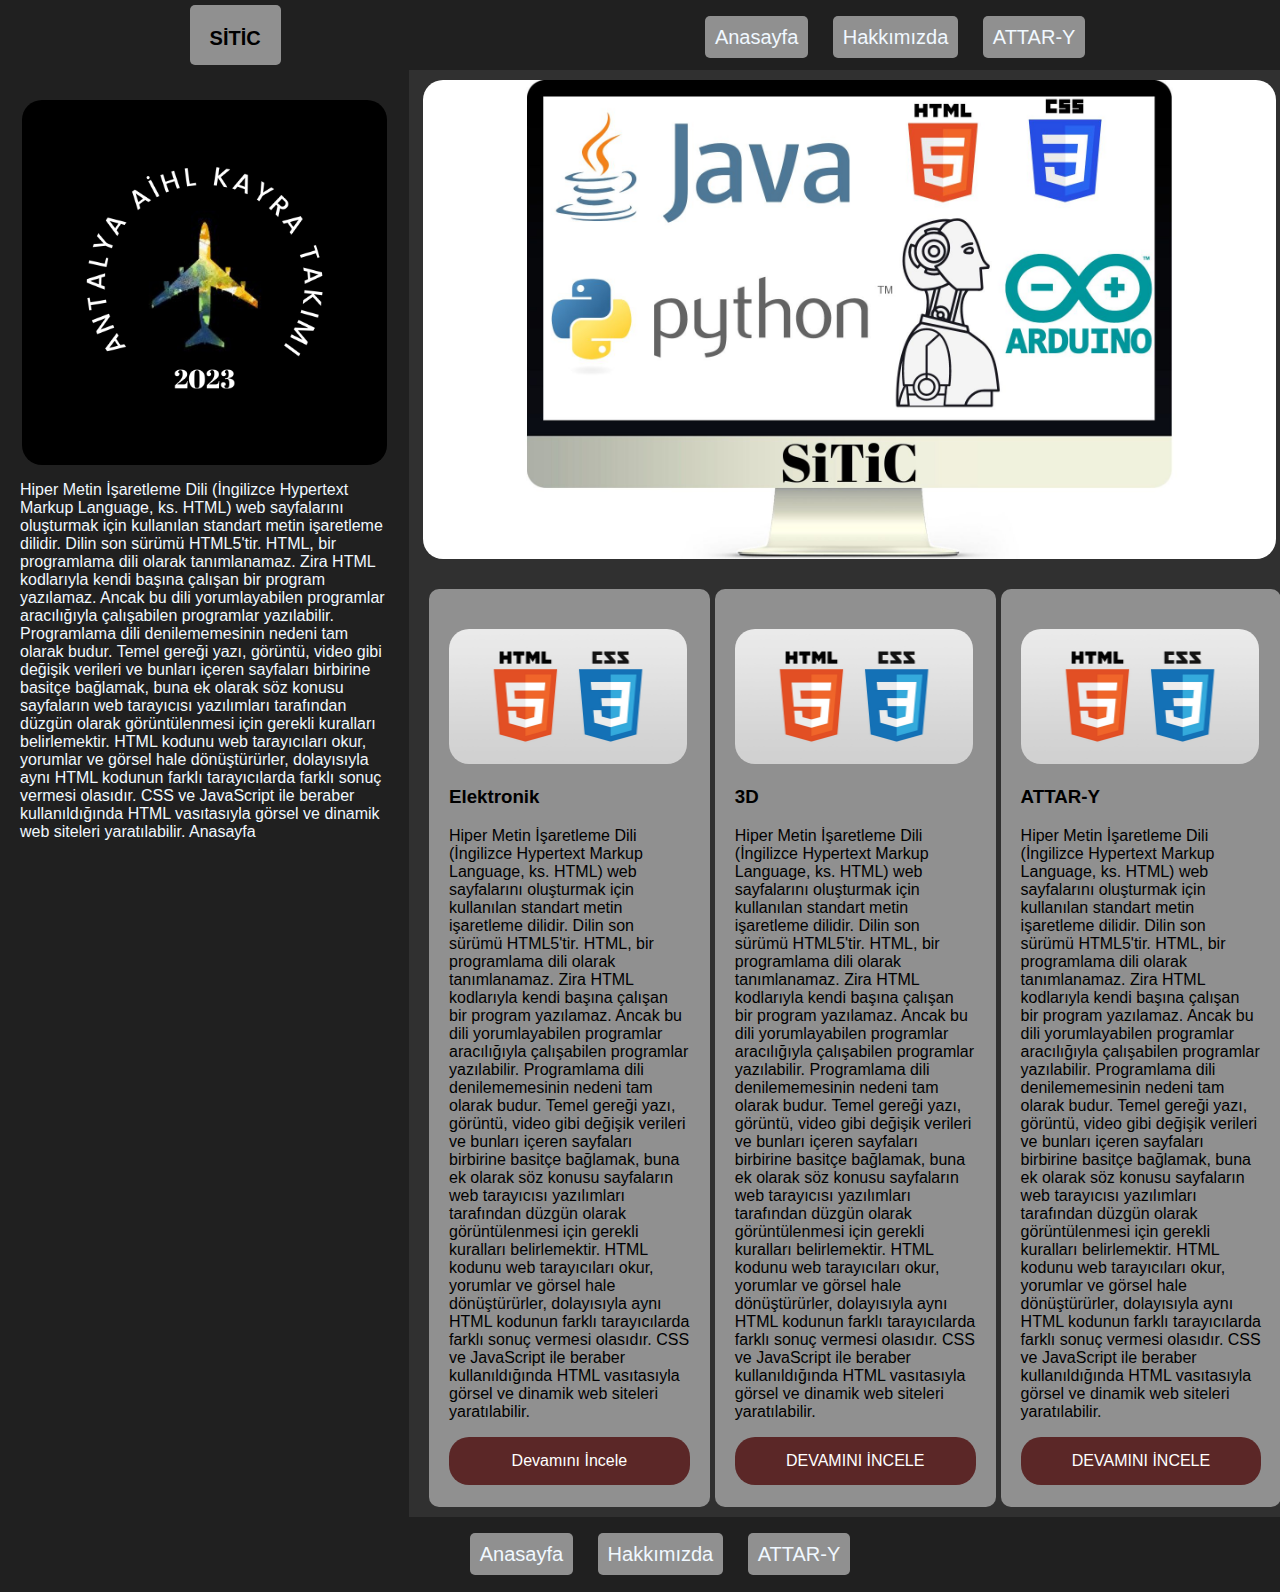
==== index.html @ c160e024 "m" ====
<!DOCTYPE html>
    <html>
    <head>
        <meta http-equiv="Content-Type" content="text/html; charset=utf-8" />
        <title>SiTiC-Anasayfa</title>
        <link rel="stylesheet" type="text/css" href="css/style.css">
    </head>
        <body>
            
            <div class="menu_bar">
                <div class="logo"> <h2>SİTİC</h2></div>
                <div class="menu">
                    <ul>
                    
                    <li>
                        <a href="index.html">Anasayfa</a>
                    </li>
                    <li>
                        <a href="hakkimda.html">Hakkımızda </a>
                    </li>
                    <li>
                        <a href="rover-y.html">ATTAR-Y</a>
                    </li>
               </ul>
                </div>
            </div>

            <main class="main-body">

            
            <div class="main-left">
                <div class="galeri">
                    <img src="css/resimler/Antalya Aihl Sibernetik.png" class="main-photo" />
                </div>
                <p>Hiper Metin İşaretleme Dili (İngilizce Hypertext Markup Language, ks. HTML) web sayfalarını oluşturmak için kullanılan standart metin işaretleme dilidir. Dilin son sürümü HTML5'tir. HTML, bir programlama dili olarak tanımlanamaz. Zira HTML kodlarıyla kendi başına çalışan bir program yazılamaz. Ancak bu dili yorumlayabilen programlar aracılığıyla çalışabilen programlar yazılabilir. Programlama dili denilememesinin nedeni tam olarak budur. Temel gereği yazı, görüntü, video gibi değişik verileri ve bunları içeren sayfaları birbirine basitçe bağlamak, buna ek olarak söz konusu sayfaların web tarayıcısı yazılımları tarafından düzgün olarak görüntülenmesi için gerekli kuralları belirlemektir. HTML kodunu web tarayıcıları okur, yorumlar ve görsel hale dönüştürürler, dolayısıyla aynı HTML kodunun farklı tarayıcılarda farklı sonuç vermesi olasıdır. CSS ve JavaScript ile beraber kullanıldığında HTML vasıtasıyla görsel ve dinamik web siteleri yaratılabilir.

                    Anasayfa </p>


            </div>

           <div class="main-right">
            <div class="galeri">
                <img src="css/resimler/SiTiC.jpg" class="main-photo" />
            </div>
            
            <div class="orta_alan">
                
                <div class="orta">
                    <div class="içerik">
                        <img src="css/resimler/html-css.jpg" class="main-photo" >
                        <h3>Elektronik</h3>
                        <p>     Hiper Metin İşaretleme Dili (İngilizce Hypertext Markup Language, ks. HTML) web sayfalarını oluşturmak için kullanılan standart metin işaretleme dilidir. Dilin son sürümü HTML5'tir. 
        
                            HTML, bir programlama dili olarak tanımlanamaz. Zira HTML kodlarıyla kendi başına çalışan bir program yazılamaz. Ancak bu dili yorumlayabilen programlar aracılığıyla çalışabilen programlar yazılabilir. Programlama dili denilememesinin nedeni tam olarak budur. Temel gereği yazı, görüntü, video gibi değişik verileri ve bunları içeren sayfaları birbirine basitçe bağlamak, buna ek olarak söz konusu sayfaların web tarayıcısı yazılımları tarafından düzgün olarak görüntülenmesi için gerekli kuralları belirlemektir. HTML kodunu web tarayıcıları okur, yorumlar ve görsel hale dönüştürürler, dolayısıyla aynı HTML kodunun farklı tarayıcılarda farklı sonuç vermesi olasıdır. CSS ve JavaScript ile beraber kullanıldığında HTML vasıtasıyla görsel ve dinamik web siteleri yaratılabilir. 
                        </p>
                        <div class="btn-contiuno"> 
                           
                               
                                    <a href="electronic.html">Devamını İncele</a>
                               
                           
                            
                        </div>
                    </div>
                    
                   
                </div>
                <div class="orta">
                    <div class="içerik">
                        <img src="css/resimler/html-css.jpg" class="main-photo" >
                        <h3>3D</h3>
                        <p>     Hiper Metin İşaretleme Dili (İngilizce Hypertext Markup Language, ks. HTML) web sayfalarını oluşturmak için kullanılan standart metin işaretleme dilidir. Dilin son sürümü HTML5'tir. 
        
                            HTML, bir programlama dili olarak tanımlanamaz. Zira HTML kodlarıyla kendi başına çalışan bir program yazılamaz. Ancak bu dili yorumlayabilen programlar aracılığıyla çalışabilen programlar yazılabilir. Programlama dili denilememesinin nedeni tam olarak budur. Temel gereği yazı, görüntü, video gibi değişik verileri ve bunları içeren sayfaları birbirine basitçe bağlamak, buna ek olarak söz konusu sayfaların web tarayıcısı yazılımları tarafından düzgün olarak görüntülenmesi için gerekli kuralları belirlemektir. HTML kodunu web tarayıcıları okur, yorumlar ve görsel hale dönüştürürler, dolayısıyla aynı HTML kodunun farklı tarayıcılarda farklı sonuç vermesi olasıdır. CSS ve JavaScript ile beraber kullanıldığında HTML vasıtasıyla görsel ve dinamik web siteleri yaratılabilir. 
                        </p>




                        <div class="btn-contiuno">
                                <a href="tree-d.html">DEVAMINI İNCELE</a>
    
                        </div>



                    </div>
                    
                   
                </div>
                <div class="orta">
                    <div class="içerik">
                        <img src="css/resimler/html-css.jpg" class="main-photo" >
                        <h3>ATTAR-Y</h3>
                        <p>     Hiper Metin İşaretleme Dili (İngilizce Hypertext Markup Language, ks. HTML) web sayfalarını oluşturmak için kullanılan standart metin işaretleme dilidir. Dilin son sürümü HTML5'tir. 
        
                            HTML, bir programlama dili olarak tanımlanamaz. Zira HTML kodlarıyla kendi başına çalışan bir program yazılamaz. Ancak bu dili yorumlayabilen programlar aracılığıyla çalışabilen programlar yazılabilir. Programlama dili denilememesinin nedeni tam olarak budur. Temel gereği yazı, görüntü, video gibi değişik verileri ve bunları içeren sayfaları birbirine basitçe bağlamak, buna ek olarak söz konusu sayfaların web tarayıcısı yazılımları tarafından düzgün olarak görüntülenmesi için gerekli kuralları belirlemektir. HTML kodunu web tarayıcıları okur, yorumlar ve görsel hale dönüştürürler, dolayısıyla aynı HTML kodunun farklı tarayıcılarda farklı sonuç vermesi olasıdır. CSS ve JavaScript ile beraber kullanıldığında HTML vasıtasıyla görsel ve dinamik web siteleri yaratılabilir. 
                        </p>


                        <div class="btn-contiuno"> 
                                 <a href="pythoncode.html">DEVAMINI İNCELE  </a>
                         </div>



                    </div>
                    
                   
                </div>
            </div>
            </div>
            </div>
        </main>
            <footer>
                <div class="footer_menu">
                    <ul>
                        
                        <li>
                            <a href="index.html">Anasayfa</a>
                        </li>
                        <li>
                            <a href="hakkimda.html">Hakkımızda </a>
                        </li>
                        <li>
                            <a href="rover-y.html">ATTAR-Y</a>
                        </li>
                   </ul></div>
            </footer>
        </body>
    </html>
---- css/style.css ----
body {
        font-family: Arial;
        margin: 0;
        padding: 0;
        display: flex;
        flex-direction: column;
        align-items: center;

    }
    html{
       background-color: #303030; 
    }
    .menu_bar{
        position: fixed;
		top: 0;
        height: 70px;
        width: 100%;
        background-color: #202020;
        display: flex;
        justify-content: space-around;
    }
    .logo {
        margin: 5px;
        text-decoration: none;
        box-sizing: border-box;
        background-color: #909090;
        border-radius: 5px;
        padding-left: 20px;
        padding-right: 20px;
        padding-bottom: 5px;
        padding-top: 5px;
    }
    .logo h2{
        font-size: 20px;

    }

    .menu ul li{
        list-style-type: none;
        display: inline-block;
        padding: 5px;
        margin: 5px;
        transition: 0.7s;
    }
    .menu a{
        color: aliceblue;
        font-size: 20px;
        text-decoration: none;
        box-sizing: border-box;
        background-color: #909090;
        border-radius: 5px;
        padding: 10px;
    }
    .menu li:hover a{
        background-color: #404040;

    }
    .main_kutu{
        margin-top: 20px;
        display: flex;
        flex-direction: column;
        align-items: center;
        margin-bottom: 20px;
        width: 90%;

    }
    .kutu{
        margin: auto;
        padding: 10px;
        border-radius: 20px;
        background-color: rgba(0, 11, 10,0.6);
    }
    .kutu p{
        color:bisque;
    }
    .galeri{
        background-position: center;
        background-size: cover;
        display: flex;
        justify-content: center;
        align-items: center;
    }
    .main-photo{
        width: 99%;
        border-radius: 20px;
        margin-top: 20px;
    }
    
    .orta_alan{
        margin-top: 20px;
        display: flex;
        width: 99%;
        padding: 10px;
        border-radius: 20px;
        gap: 5px;
        background-color: rgba(0, 11, 10, 0.0);
        justify-content: space-around;
        
    }
    .orta{
        background-color: #909090;
        border-radius: 10px;
        width: 30%;
        padding: 20px;
    }
    .btn-contiuno{
        width: 100%;
        height: 50px;
        border-radius: 20px;
    }
    .btn-contiuno ul{
        margin: 0px;
        background-color: aqua;
    }
    .btn-contiuno ul li{
        list-style-type: none;
        width: 100%;
        display: inline-block;
        margin-left: 0px;
        background-color: aliceblue;
        transition: 0.7s;
    }
    .btn-contiuno  a{
        background-color: #5b2727;
        border-radius: 20px;
        margin-left: 0px;
        color: white;
        padding: 15px 32px;
        text-align: center;
        text-decoration: none;
        display: flex;
        font-size: 16px;
        cursor: pointer;
        flex-direction: column;
        align-items: center;
    }
    .btn-contiuno:hover a{
        background-color: #404040;
        
        

    }
    .main-body{
        margin-top: 60px;
        display: flex;
        gap: 10px;
        flex-direction: row;
    }

    .main-left{
        background-color: #202020;
        width: 30%;
        padding: 20px;
    }
    .main-left p{
        color: aliceblue;
    }
    .main-right{
        width: 70%;
        height: auto;
    }
    
    footer{
        width: 100%;
        max-height:initial;
        background-color: #202020;
        display: flex;
        justify-content: space-around;
        
    }
    .footer_menu ul li{
        list-style-type: none;
        display: inline-block;
        padding: 5px;
        margin: 5px;
        transition: 0.7s;
    }
    .footer_menu a{
        color: aliceblue;
        font-size: 20px;
        text-decoration: none;
        box-sizing: border-box;
        background-color: #909090;
        border-radius: 5px;
        padding: 10px;
    }
    
    

    @media only screen and (max-width:992px) {
        .orta_alan{
            flex-wrap: wrap;
        }
        .main-body{
            display: flex;
            flex-direction: column;
        }
        .main-left{
            display: none;
        }
        .main-right{
            width: 100%;
        }
        .orta{
            margin: 10px;
            width: 90%;
        }
        
        
    }
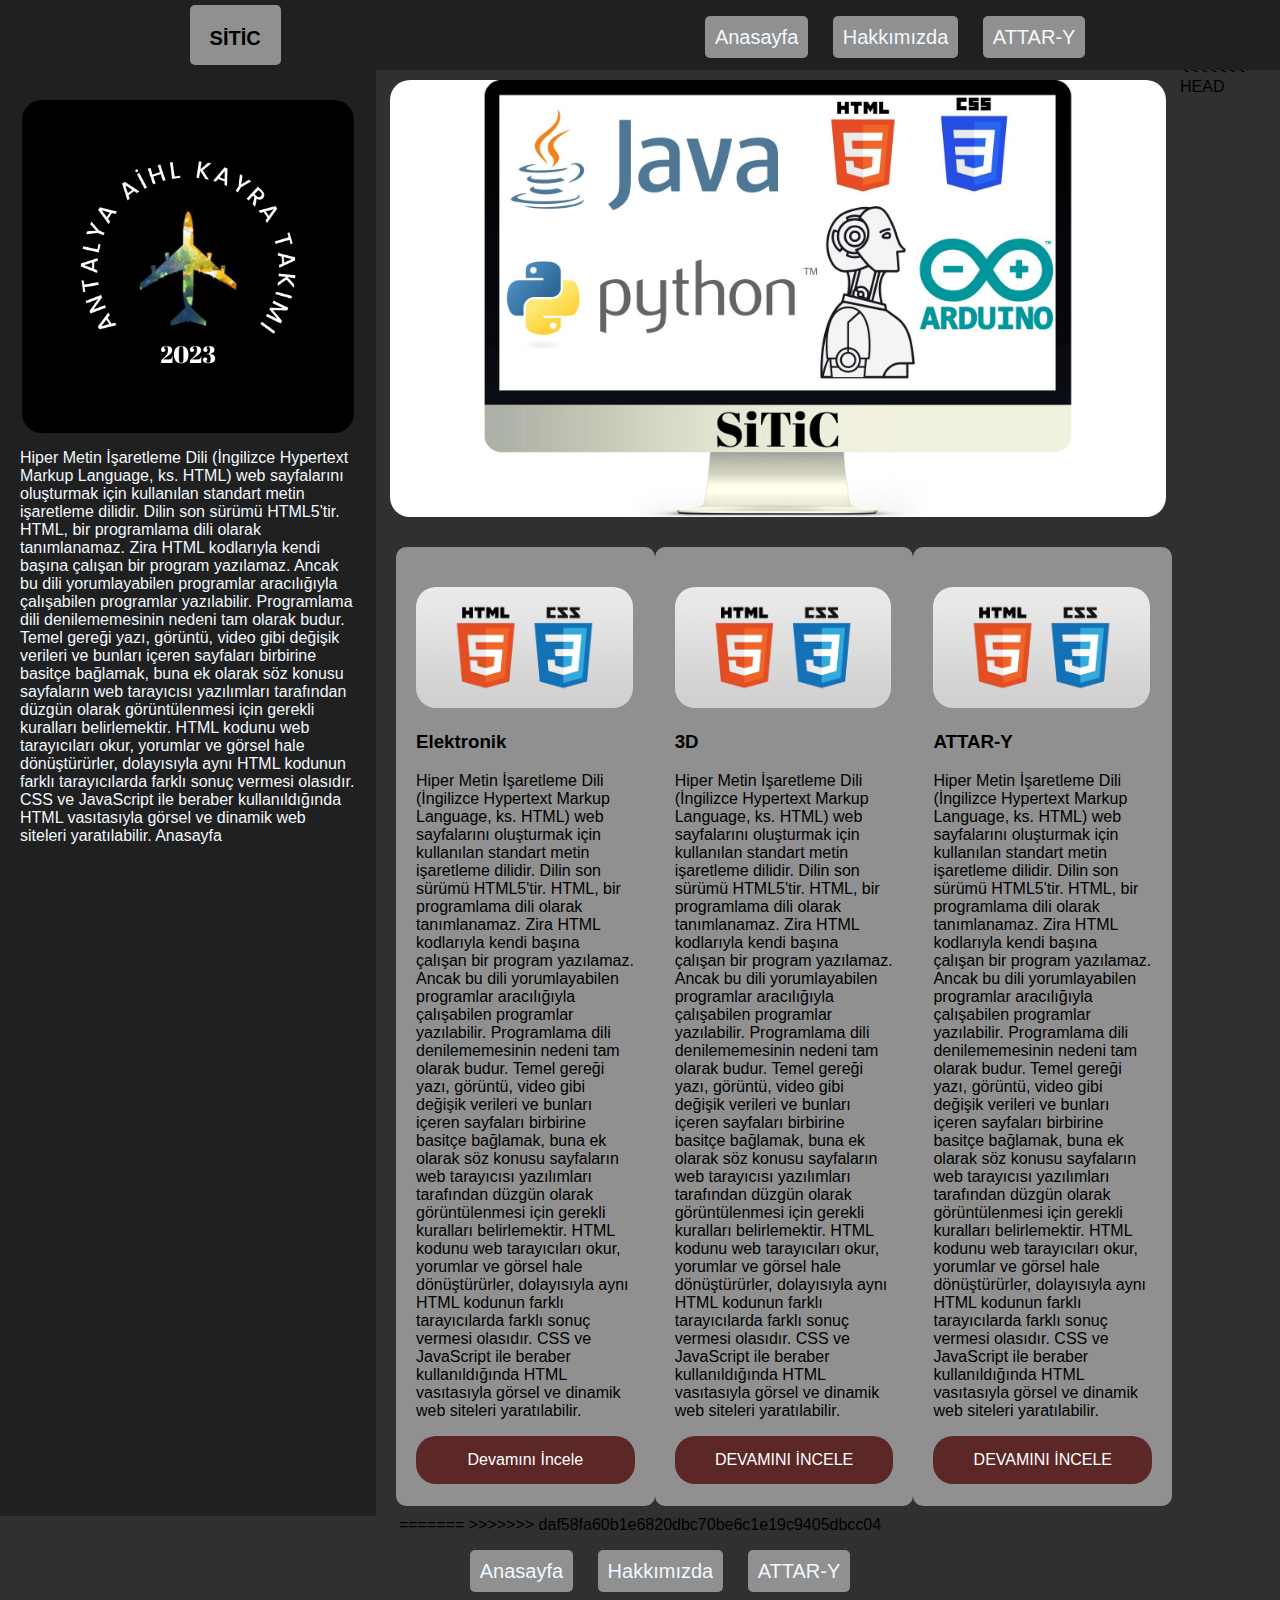
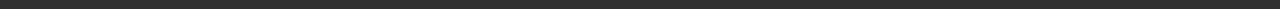
==== commit d37e961c: "x" ====
--- a/index.html
+++ b/index.html
@@ -111,8 +111,12 @@
                 </div>
             </div>
             </div>
+<<<<<<< HEAD
             </div>
         </main>
+=======
+          
+>>>>>>> daf58fa60b1e6820dbc70be6c1e19c9405dbcc04
             <footer>
                 <div class="footer_menu">
                     <ul>
--- a/css/style.css
+++ b/css/style.css
@@ -65,7 +65,10 @@
 
     }
     .kutu{
+<<<<<<< HEAD
         margin: auto;
+=======
+>>>>>>> daf58fa60b1e6820dbc70be6c1e19c9405dbcc04
         padding: 10px;
         border-radius: 20px;
         background-color: rgba(0, 11, 10,0.6);
@@ -92,7 +95,10 @@
         width: 99%;
         padding: 10px;
         border-radius: 20px;
+<<<<<<< HEAD
         gap: 5px;
+=======
+>>>>>>> daf58fa60b1e6820dbc70be6c1e19c9405dbcc04
         background-color: rgba(0, 11, 10, 0.0);
         justify-content: space-around;
         
@@ -107,6 +113,7 @@
         width: 100%;
         height: 50px;
         border-radius: 20px;
+<<<<<<< HEAD
     }
     .btn-contiuno ul{
         margin: 0px;
@@ -159,8 +166,44 @@
         width: 70%;
         height: auto;
     }
+=======
+    }
+    .btn-contiuno ul{
+        margin: 0px;
+        background-color: aqua;
+    }
+    .btn-contiuno ul li{
+        list-style-type: none;
+        width: 100%;
+        display: inline-block;
+        margin-left: 0px;
+        background-color: aliceblue;
+        transition: 0.7s;
+    }
+    .btn-contiuno  a{
+        background-color: #5b2727;
+        border-radius: 20px;
+        margin-left: 0px;
+        color: white;
+        padding: 15px 32px;
+        text-align: center;
+        text-decoration: none;
+        display: flex;
+        font-size: 16px;
+        cursor: pointer;
+        flex-direction: column;
+        align-items: center;
+    }
+    .btn-contiuno:hover a{
+        background-color: #404040;
+        
+        
+
+    }
+>>>>>>> daf58fa60b1e6820dbc70be6c1e19c9405dbcc04
     
     footer{
+        margin-top: 20px;
         width: 100%;
         max-height:initial;
         background-color: #202020;
@@ -191,6 +234,7 @@
         .orta_alan{
             flex-wrap: wrap;
         }
+<<<<<<< HEAD
         .main-body{
             display: flex;
             flex-direction: column;
@@ -201,6 +245,8 @@
         .main-right{
             width: 100%;
         }
+=======
+>>>>>>> daf58fa60b1e6820dbc70be6c1e19c9405dbcc04
         .orta{
             margin: 10px;
             width: 90%;
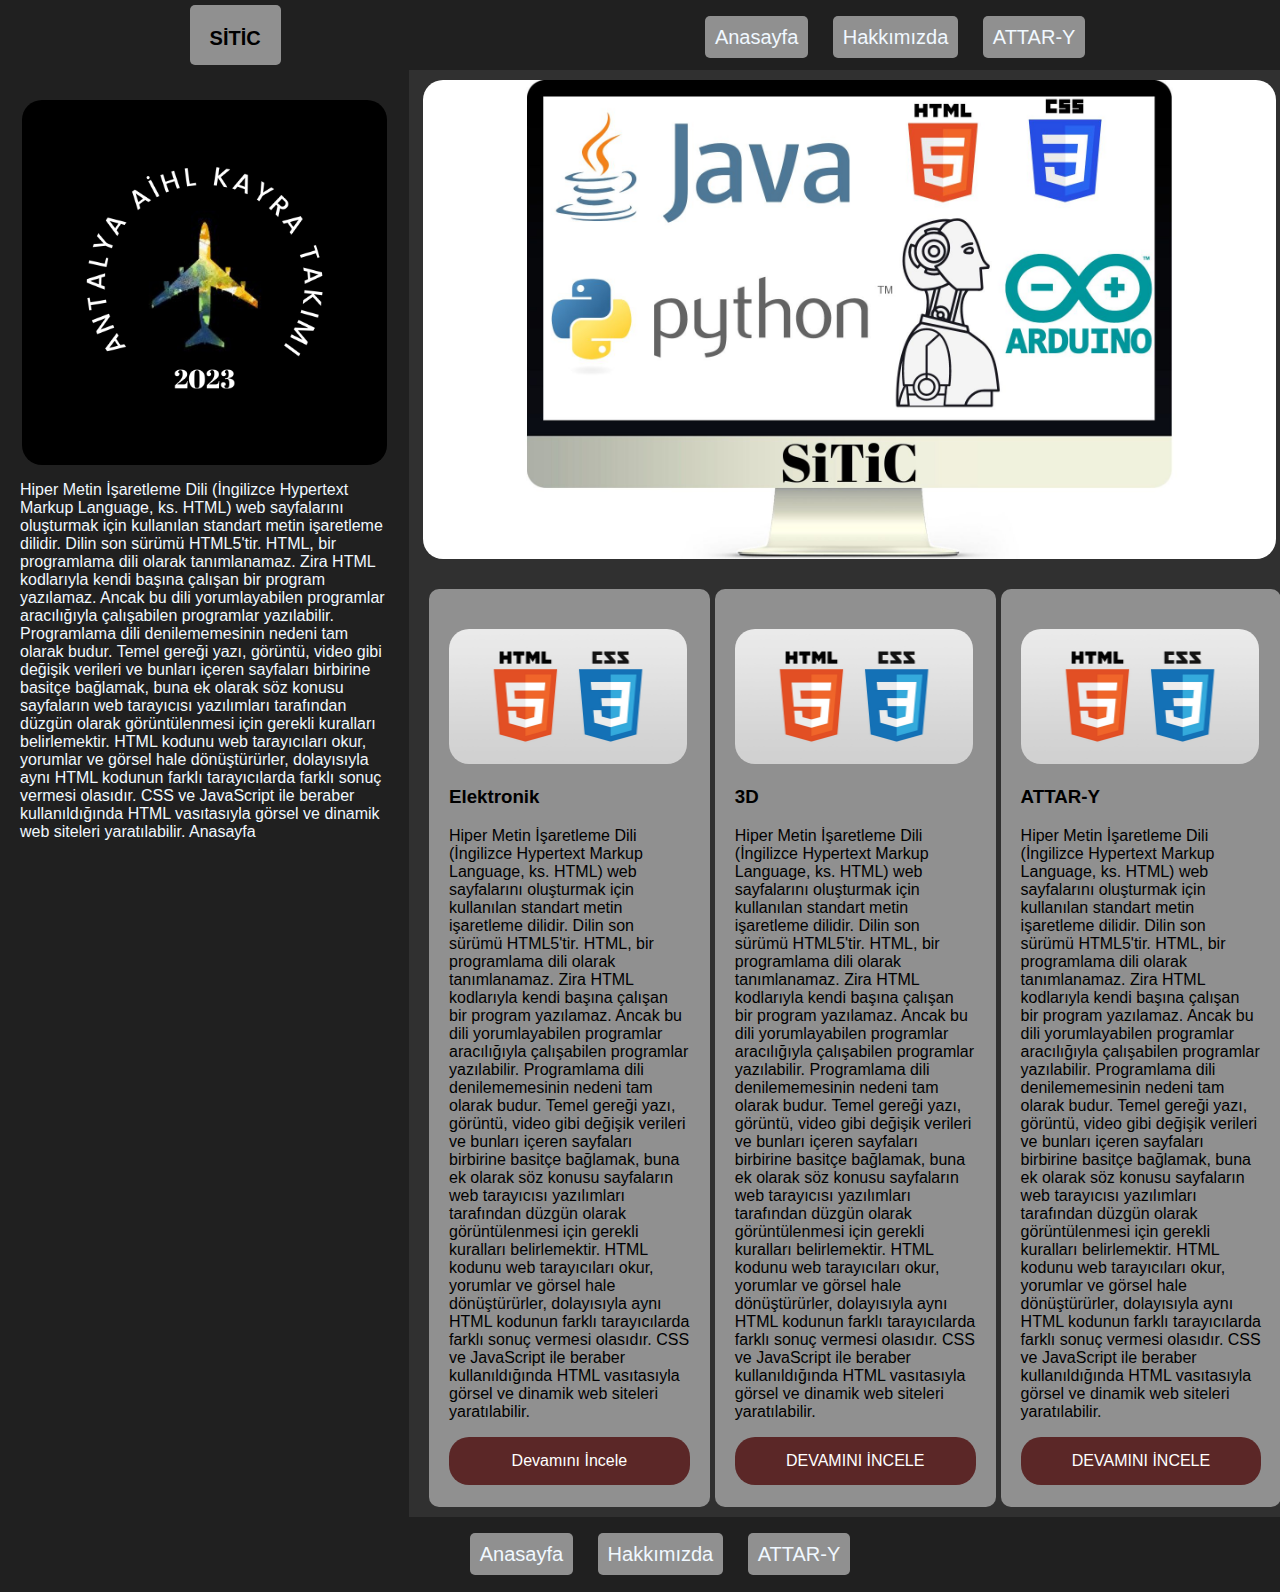
==== commit 76b47e66: "amet" ====
--- a/index.html
+++ b/index.html
@@ -111,12 +111,8 @@
                 </div>
             </div>
             </div>
-<<<<<<< HEAD
             </div>
         </main>
-=======
-          
->>>>>>> daf58fa60b1e6820dbc70be6c1e19c9405dbcc04
             <footer>
                 <div class="footer_menu">
                     <ul>
--- a/css/style.css
+++ b/css/style.css
@@ -65,10 +65,7 @@
 
     }
     .kutu{
-<<<<<<< HEAD
         margin: auto;
-=======
->>>>>>> daf58fa60b1e6820dbc70be6c1e19c9405dbcc04
         padding: 10px;
         border-radius: 20px;
         background-color: rgba(0, 11, 10,0.6);
@@ -95,10 +92,7 @@
         width: 99%;
         padding: 10px;
         border-radius: 20px;
-<<<<<<< HEAD
         gap: 5px;
-=======
->>>>>>> daf58fa60b1e6820dbc70be6c1e19c9405dbcc04
         background-color: rgba(0, 11, 10, 0.0);
         justify-content: space-around;
         
@@ -113,7 +107,6 @@
         width: 100%;
         height: 50px;
         border-radius: 20px;
-<<<<<<< HEAD
     }
     .btn-contiuno ul{
         margin: 0px;
@@ -166,44 +159,8 @@
         width: 70%;
         height: auto;
     }
-=======
-    }
-    .btn-contiuno ul{
-        margin: 0px;
-        background-color: aqua;
-    }
-    .btn-contiuno ul li{
-        list-style-type: none;
-        width: 100%;
-        display: inline-block;
-        margin-left: 0px;
-        background-color: aliceblue;
-        transition: 0.7s;
-    }
-    .btn-contiuno  a{
-        background-color: #5b2727;
-        border-radius: 20px;
-        margin-left: 0px;
-        color: white;
-        padding: 15px 32px;
-        text-align: center;
-        text-decoration: none;
-        display: flex;
-        font-size: 16px;
-        cursor: pointer;
-        flex-direction: column;
-        align-items: center;
-    }
-    .btn-contiuno:hover a{
-        background-color: #404040;
-        
-        
-
-    }
->>>>>>> daf58fa60b1e6820dbc70be6c1e19c9405dbcc04
     
     footer{
-        margin-top: 20px;
         width: 100%;
         max-height:initial;
         background-color: #202020;
@@ -234,7 +191,6 @@
         .orta_alan{
             flex-wrap: wrap;
         }
-<<<<<<< HEAD
         .main-body{
             display: flex;
             flex-direction: column;
@@ -245,8 +201,6 @@
         .main-right{
             width: 100%;
         }
-=======
->>>>>>> daf58fa60b1e6820dbc70be6c1e19c9405dbcc04
         .orta{
             margin: 10px;
             width: 90%;
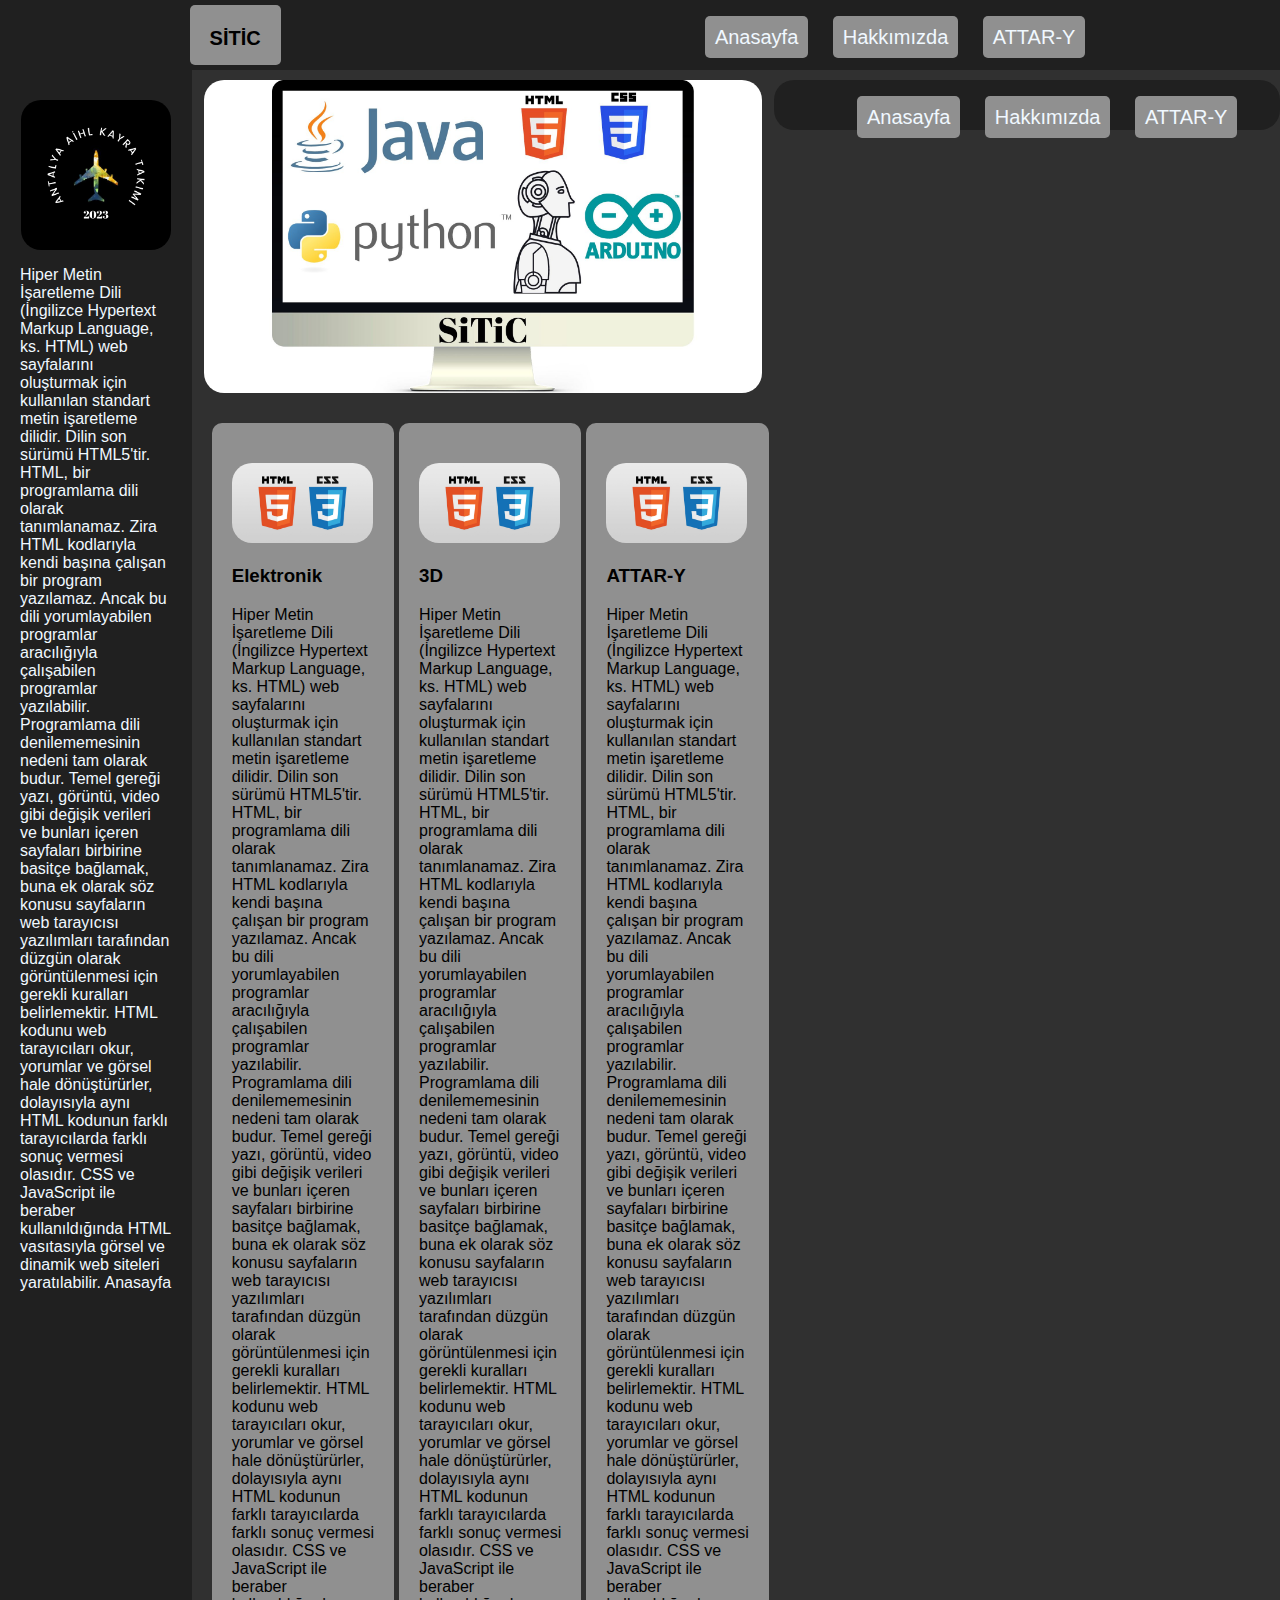
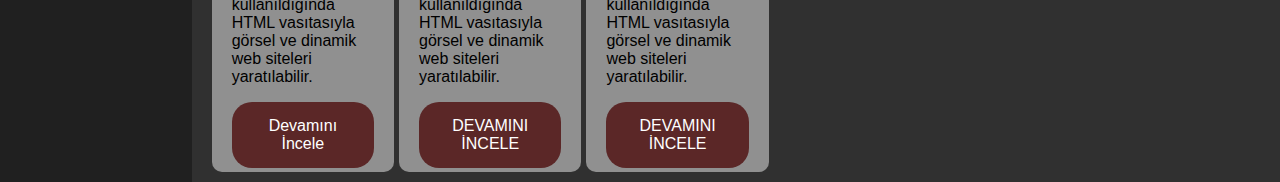
==== commit 369387e2: "Merge branch 'main' of https://github.com/ahmetsezer5/ahmetsezer5.github.io" ====
--- a/index.html
+++ b/index.html
@@ -39,7 +39,7 @@
 
             </div>
 
-           <div class="main-right">
+           <main class="main-right">
             <div class="galeri">
                 <img src="css/resimler/SiTiC.jpg" class="main-photo" />
             </div>
@@ -111,7 +111,6 @@
                 </div>
             </div>
             </div>
-            </div>
         </main>
             <footer>
                 <div class="footer_menu">
--- a/css/style.css
+++ b/css/style.css
@@ -65,7 +65,6 @@
 
     }
     .kutu{
-        margin: auto;
         padding: 10px;
         border-radius: 20px;
         background-color: rgba(0, 11, 10,0.6);
@@ -162,6 +161,97 @@
     
     footer{
         width: 100%;
+        height: 50px;
+        border-radius: 20px;
+    }
+    .btn-contiuno ul{
+        margin: 0px;
+        background-color: aqua;
+    }
+    .btn-contiuno ul li{
+        list-style-type: none;
+        width: 100%;
+        display: inline-block;
+        margin-left: 0px;
+        background-color: aliceblue;
+        transition: 0.7s;
+    }
+    .btn-contiuno  a{
+        background-color: #5b2727;
+        border-radius: 20px;
+        margin-left: 0px;
+        color: white;
+        padding: 15px 32px;
+        text-align: center;
+        text-decoration: none;
+        display: flex;
+        font-size: 16px;
+        cursor: pointer;
+        flex-direction: column;
+        align-items: center;
+    }
+    .btn-contiuno:hover a{
+        background-color: #404040;
+        
+        
+
+    }
+    .main-body{
+        margin-top: 60px;
+        display: flex;
+        gap: 10px;
+        flex-direction: row;
+    }
+
+    .main-left{
+        background-color: #202020;
+        width: 30%;
+        padding: 20px;
+    }
+    .main-left p{
+        color: aliceblue;
+    }
+    .main-right{
+        width: 70%;
+        height: auto;
+    }
+    
+    .btn-contiuno ul{
+        margin: 0px;
+        background-color: aqua;
+    }
+    .btn-contiuno ul li{
+        list-style-type: none;
+        width: 100%;
+        display: inline-block;
+        margin-left: 0px;
+        background-color: aliceblue;
+        transition: 0.7s;
+    }
+    .btn-contiuno  a{
+        background-color: #5b2727;
+        border-radius: 20px;
+        margin-left: 0px;
+        color: white;
+        padding: 15px 32px;
+        text-align: center;
+        text-decoration: none;
+        display: flex;
+        font-size: 16px;
+        cursor: pointer;
+        flex-direction: column;
+        align-items: center;
+    }
+    .btn-contiuno:hover a{
+        background-color: #404040;
+        
+        
+
+    }
+    
+    footer{
+        margin-top: 20px;
+        width: 100%;
         max-height:initial;
         background-color: #202020;
         display: flex;
@@ -201,6 +291,9 @@
         .main-right{
             width: 100%;
         }
+        .main-right{
+            width: 100%;
+        }
         .orta{
             margin: 10px;
             width: 90%;
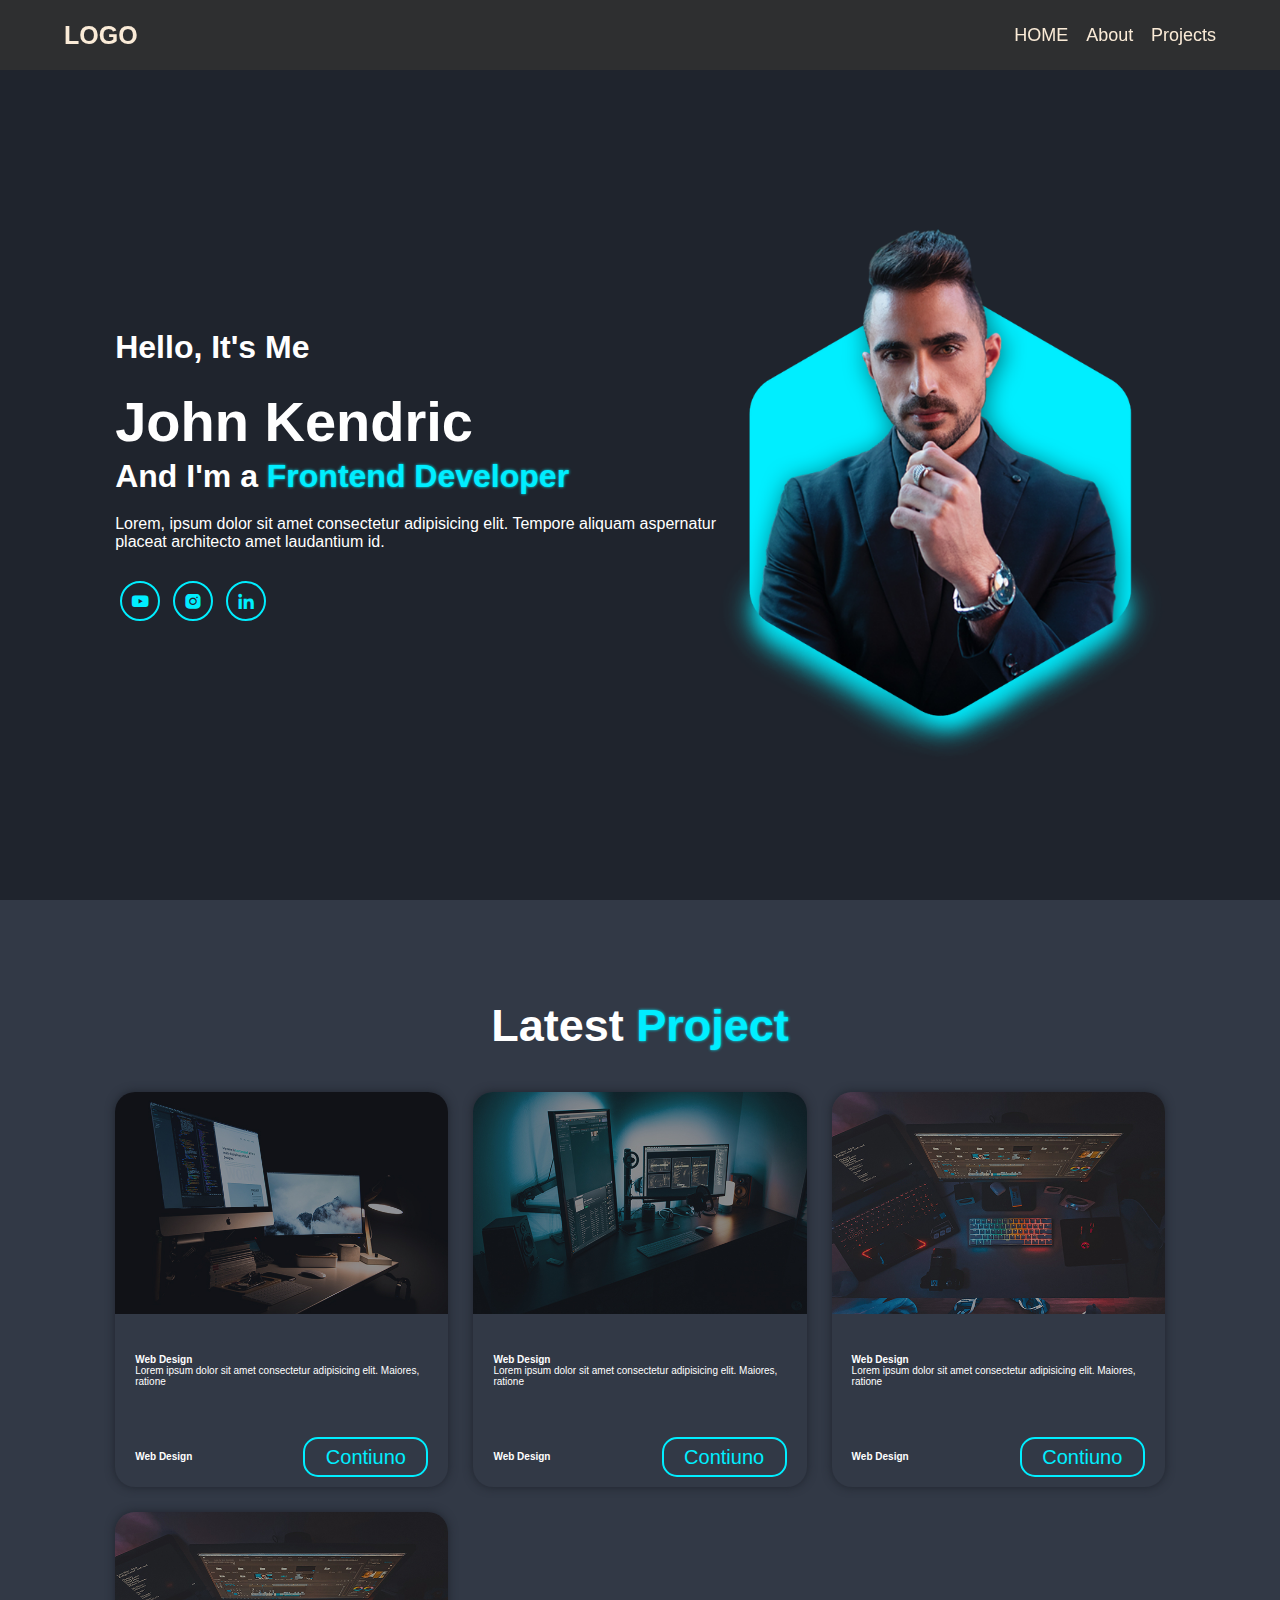
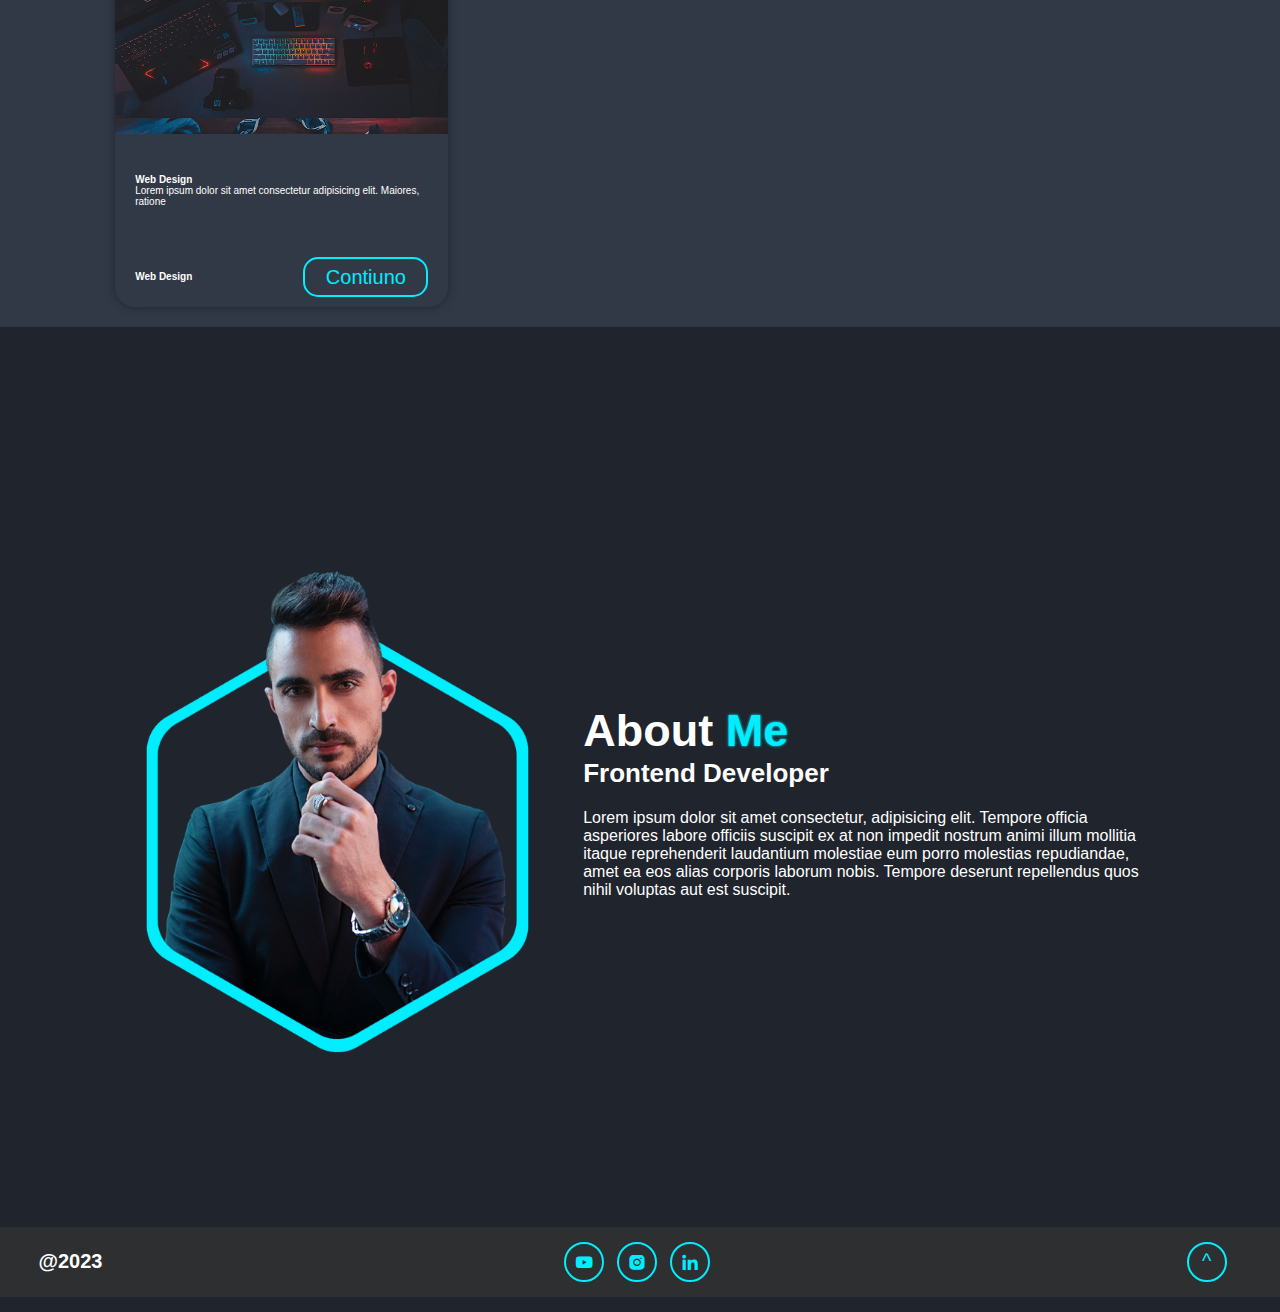
==== commit 88ac2ec3: "I tried something new" ====
--- a/index.html
+++ b/index.html
@@ -1,131 +1,130 @@
-    <!DOCTYPE html>
-    <html>
-    <head>
-        <meta http-equiv="Content-Type" content="text/html; charset=utf-8" />
-        <title>SiTiC-Anasayfa</title>
-        <link rel="stylesheet" type="text/css" href="css/style.css">
-    </head>
-        <body>
+<!DOCTYPE html>
+<html lang="en">
+<head>
+    <meta charset="UTF-8">
+    <meta name="viewport" content="width=device-width, initial-scale=1.0">
+    <link rel="stylesheet" type="text/css" href="styles/style.css">
+    <link href='https://unpkg.com/boxicons@2.1.4/css/boxicons.min.css' rel='stylesheet'>
+    <title>HOME</title>
+</head>
+<body>
+    <header>
+        <a href="index.html" >LOGO</a>
+
+        <div class="navbar">
+            <a href="index.html" >HOME</a>
+            <a href="pages/about.html">About</a>
+            <a href="pages/projects.html">Projects</a>
+        </div>
+        <a class="menu_icon" href="#"><img src="images/menu-regular-24(1).png" alt=""></a>
+       </header>
+
+    <!-- home section design -->
+    <section class="home" id="home">
+        <div class="home-content">
+            <h3>Hello, It's Me</h3>
+            <h1>John Kendric</h1>
+            <h3>And I'm a <span>Frontend Developer</span></h3>
+            <p>Lorem, ipsum dolor sit amet consectetur adipisicing elit. Tempore aliquam
+            aspernatur placeat
+            architecto amet laudantium id.</p>
+            <div class="social-media">
+                <a href="#"><i class='bx bxl-youtube' ></i></a>
+                <a href="#"><i class='bx bxl-instagram-alt' ></i></a>
+                <a href="#"><i class='bx bxl-linkedin' ></i></a>
+            </div>
+        </div>
+        <div class="home_img">
+            <img src="images/home.png" alt="">
+        </div>
+    </section>
+
+    <!-- portfolio section design -->
+    <section class="portfolio" id="portfolio">
+        <h2 class="heading">Latest <span>Project</span></h2>
+        <div class="portfolio-container">
             
-            <div class="menu_bar">
-                <div class="logo"> <h2>SİTİC</h2></div>
-                <div class="menu">
-                    <ul>
-                    
-                    <li>
-                        <a href="index.html">Anasayfa</a>
-                    </li>
-                    <li>
-                        <a href="hakkimda.html">Hakkımızda </a>
-                    </li>
-                    <li>
-                        <a href="rover-y.html">ATTAR-Y</a>
-                    </li>
-               </ul>
+            
+            <div class="portfolio-box">
+                <img src="images/portfolio1.jpg" alt="">
+                <div class="portfolio-layer">
+                    <h4>Web Design</h4>
+                    <p>Lorem ipsum dolor sit amet consectetur adipisicing elit. Maiores, ratione<p> 
+                </div>
+                <div class="portfolio-date">
+                    <h4>Web Design</h4>
+                    <a href="#"> Contiuno</a>
                 </div>
             </div>
 
-            <main class="main-body">
 
+            <div class="portfolio-box">
+                <img src="images/portfolio2.jpg" alt="">
+                <div class="portfolio-layer">
+                    <h4>Web Design</h4>
+                    <p>Lorem ipsum dolor sit amet consectetur adipisicing elit. Maiores, ratione<p> 
+                </div>
+                <div class="portfolio-date">
+                    <h4>Web Design</h4>
+                    <a href="#"> Contiuno</a>
+                </div>
+            </div>
+
+            <div class="portfolio-box">
+                <img src="images/portfolio3.jpg" alt="">
+                <div class="portfolio-layer">
+                    <h4>Web Design</h4>
+                    <p>Lorem ipsum dolor sit amet consectetur adipisicing elit. Maiores, ratione<p> 
+                </div>
+                <div class="portfolio-date">
+                    <h4>Web Design</h4>
+                    <a href="#"> Contiuno</a>
+                </div>
+            </div>
+
+            <div class="portfolio-box">
+                <img src="images/portfolio3.jpg" alt="">
+                <div class="portfolio-layer">
+                    <h4>Web Design</h4>
+                    <p>Lorem ipsum dolor sit amet consectetur adipisicing elit. Maiores, ratione<p> 
+                </div>
+                <div class="portfolio-date">
+                    <h4>Web Design</h4>
+                    <a href="#"> Contiuno</a>
+                </div>
+            </div>
             
-            <div class="main-left">
-                <div class="galeri">
-                    <img src="css/resimler/Antalya Aihl Sibernetik.png" class="main-photo" />
-                </div>
-                <p>Hiper Metin İşaretleme Dili (İngilizce Hypertext Markup Language, ks. HTML) web sayfalarını oluşturmak için kullanılan standart metin işaretleme dilidir. Dilin son sürümü HTML5'tir. HTML, bir programlama dili olarak tanımlanamaz. Zira HTML kodlarıyla kendi başına çalışan bir program yazılamaz. Ancak bu dili yorumlayabilen programlar aracılığıyla çalışabilen programlar yazılabilir. Programlama dili denilememesinin nedeni tam olarak budur. Temel gereği yazı, görüntü, video gibi değişik verileri ve bunları içeren sayfaları birbirine basitçe bağlamak, buna ek olarak söz konusu sayfaların web tarayıcısı yazılımları tarafından düzgün olarak görüntülenmesi için gerekli kuralları belirlemektir. HTML kodunu web tarayıcıları okur, yorumlar ve görsel hale dönüştürürler, dolayısıyla aynı HTML kodunun farklı tarayıcılarda farklı sonuç vermesi olasıdır. CSS ve JavaScript ile beraber kullanıldığında HTML vasıtasıyla görsel ve dinamik web siteleri yaratılabilir.
-
-                    Anasayfa </p>
 
 
-            </div>
+        </div>
+    </section>
 
-           <main class="main-right">
-            <div class="galeri">
-                <img src="css/resimler/SiTiC.jpg" class="main-photo" />
-            </div>
-            
-            <div class="orta_alan">
-                
-                <div class="orta">
-                    <div class="içerik">
-                        <img src="css/resimler/html-css.jpg" class="main-photo" >
-                        <h3>Elektronik</h3>
-                        <p>     Hiper Metin İşaretleme Dili (İngilizce Hypertext Markup Language, ks. HTML) web sayfalarını oluşturmak için kullanılan standart metin işaretleme dilidir. Dilin son sürümü HTML5'tir. 
-        
-                            HTML, bir programlama dili olarak tanımlanamaz. Zira HTML kodlarıyla kendi başına çalışan bir program yazılamaz. Ancak bu dili yorumlayabilen programlar aracılığıyla çalışabilen programlar yazılabilir. Programlama dili denilememesinin nedeni tam olarak budur. Temel gereği yazı, görüntü, video gibi değişik verileri ve bunları içeren sayfaları birbirine basitçe bağlamak, buna ek olarak söz konusu sayfaların web tarayıcısı yazılımları tarafından düzgün olarak görüntülenmesi için gerekli kuralları belirlemektir. HTML kodunu web tarayıcıları okur, yorumlar ve görsel hale dönüştürürler, dolayısıyla aynı HTML kodunun farklı tarayıcılarda farklı sonuç vermesi olasıdır. CSS ve JavaScript ile beraber kullanıldığında HTML vasıtasıyla görsel ve dinamik web siteleri yaratılabilir. 
-                        </p>
-                        <div class="btn-contiuno"> 
-                           
-                               
-                                    <a href="electronic.html">Devamını İncele</a>
-                               
-                           
-                            
-                        </div>
-                    </div>
-                    
-                   
-                </div>
-                <div class="orta">
-                    <div class="içerik">
-                        <img src="css/resimler/html-css.jpg" class="main-photo" >
-                        <h3>3D</h3>
-                        <p>     Hiper Metin İşaretleme Dili (İngilizce Hypertext Markup Language, ks. HTML) web sayfalarını oluşturmak için kullanılan standart metin işaretleme dilidir. Dilin son sürümü HTML5'tir. 
-        
-                            HTML, bir programlama dili olarak tanımlanamaz. Zira HTML kodlarıyla kendi başına çalışan bir program yazılamaz. Ancak bu dili yorumlayabilen programlar aracılığıyla çalışabilen programlar yazılabilir. Programlama dili denilememesinin nedeni tam olarak budur. Temel gereği yazı, görüntü, video gibi değişik verileri ve bunları içeren sayfaları birbirine basitçe bağlamak, buna ek olarak söz konusu sayfaların web tarayıcısı yazılımları tarafından düzgün olarak görüntülenmesi için gerekli kuralları belirlemektir. HTML kodunu web tarayıcıları okur, yorumlar ve görsel hale dönüştürürler, dolayısıyla aynı HTML kodunun farklı tarayıcılarda farklı sonuç vermesi olasıdır. CSS ve JavaScript ile beraber kullanıldığında HTML vasıtasıyla görsel ve dinamik web siteleri yaratılabilir. 
-                        </p>
+    <!-- about section design -->
+    <section class="about" id="about">
+        <div class="about-img">
+            <img src="images/about.png" alt="">
+        </div>
+        <div class="about-content">
+            <h2 class="heading">About <span>Me</span></h2>
+            <h3>Frontend Developer</h3>
+            <p>Lorem ipsum dolor sit amet consectetur, adipisicing elit. Tempore officia
+            asperiores labore officiis suscipit ex at non impedit nostrum animi illum mollitia
+            itaque reprehenderit laudantium molestiae eum porro molestias repudiandae, amet ea eos
+            alias corporis laborum nobis. Tempore deserunt repellendus quos nihil voluptas aut est
+            suscipit.</p>
+        </div>
+    </section>
 
 
 
-
-                        <div class="btn-contiuno">
-                                <a href="tree-d.html">DEVAMINI İNCELE</a>
-    
-                        </div>
-
-
-
-                    </div>
-                    
-                   
-                </div>
-                <div class="orta">
-                    <div class="içerik">
-                        <img src="css/resimler/html-css.jpg" class="main-photo" >
-                        <h3>ATTAR-Y</h3>
-                        <p>     Hiper Metin İşaretleme Dili (İngilizce Hypertext Markup Language, ks. HTML) web sayfalarını oluşturmak için kullanılan standart metin işaretleme dilidir. Dilin son sürümü HTML5'tir. 
-        
-                            HTML, bir programlama dili olarak tanımlanamaz. Zira HTML kodlarıyla kendi başına çalışan bir program yazılamaz. Ancak bu dili yorumlayabilen programlar aracılığıyla çalışabilen programlar yazılabilir. Programlama dili denilememesinin nedeni tam olarak budur. Temel gereği yazı, görüntü, video gibi değişik verileri ve bunları içeren sayfaları birbirine basitçe bağlamak, buna ek olarak söz konusu sayfaların web tarayıcısı yazılımları tarafından düzgün olarak görüntülenmesi için gerekli kuralları belirlemektir. HTML kodunu web tarayıcıları okur, yorumlar ve görsel hale dönüştürürler, dolayısıyla aynı HTML kodunun farklı tarayıcılarda farklı sonuç vermesi olasıdır. CSS ve JavaScript ile beraber kullanıldığında HTML vasıtasıyla görsel ve dinamik web siteleri yaratılabilir. 
-                        </p>
-
-
-                        <div class="btn-contiuno"> 
-                                 <a href="pythoncode.html">DEVAMINI İNCELE  </a>
-                         </div>
-
-
-
-                    </div>
-                    
-                   
-                </div>
-            </div>
-            </div>
-        </main>
-            <footer>
-                <div class="footer_menu">
-                    <ul>
-                        
-                        <li>
-                            <a href="index.html">Anasayfa</a>
-                        </li>
-                        <li>
-                            <a href="hakkimda.html">Hakkımızda </a>
-                        </li>
-                        <li>
-                            <a href="rover-y.html">ATTAR-Y</a>
-                        </li>
-                   </ul></div>
-            </footer>
-        </body>
-    </html>+    <footer>
+        <h1>@2023</h1>
+        <div class="social-media">
+            <a href="#"><i class='bx bxl-youtube' ></i></a>
+            <a href="#"><i class='bx bxl-instagram-alt' ></i></a>
+            <a href="#"><i class='bx bxl-linkedin' ></i></a>
+        </div>
+        <a href="#home">^</a>
+    </footer>
+</body>
+</html>--- a/styles/style.css
+++ b/styles/style.css
@@ -0,0 +1,291 @@
+* {
+    margin: 0;
+    padding: 0;
+    box-sizing: border-box;
+    text-decoration: none;
+    outline: none;
+    scroll-behavior: smooth;
+    border: none;
+    font-family: 'Poppins',sans-serif;
+}
+:root{
+    --bg-color:#1f242d;
+    --bg-second-color:#323946;
+    --text-color:#fff;
+    --main-color:#0ef;
+}
+html{
+    font-size: 62.5%;
+}
+body{
+    background-color: var(--bg-color);
+    color: var(--text-color);
+}
+header{
+    position: fixed;
+    top: 0;
+    left: 0;
+    padding: 20px 5%;
+    width: 100%;
+    overflow: hidden;
+    height: 70px;
+    background-color: #303030e8;
+    display: flex;
+    justify-content: space-between;
+    align-items: center;
+    z-index: 100;
+}
+header a{
+    font-size: 25px;
+    color: antiquewhite;
+    text-decoration: none;
+    font-weight: 600;
+    transition: .5s;
+}
+header a:hover{
+    color: #00abf0;
+    font-size: 35px;
+    text-shadow: 0 0 1rem #00abf0;
+}
+.navbar a{
+    font-size: 18px;
+    color: antiquewhite;
+    text-decoration: none;
+    font-weight: 250;
+    margin-left: 15px;
+    transition: .5s;
+}
+.navbar a:hover {
+    color: #00abf0;
+    font-size: 25px;
+    text-shadow: 0 0 1rem #00abf0;
+}
+.menu_icon{
+    display: none;
+}
+section{
+    min-height: 100vh;
+    padding: 10rem 9% 2rem ;
+}
+.home{
+    display:flex;
+    justify-content: center;
+    align-items: center;
+}
+.home-content h1{
+    font-size: 5.6rem;
+    font-weight: 700;
+    line-height: 1.3;
+}
+.home-content h3{
+    font-size: 3.2rem;
+    font-weight: 700;
+    margin-bottom: 2rem;
+}
+span{
+    color: var(--main-color);
+    text-shadow: 0 0 0.3rem var(--main-color);
+}
+.home-content p{
+    font-size: 1.6rem;
+}
+.home_img img{
+    width: 35vw;
+}
+.social-media a{
+    display:inline-flex;
+    justify-content: center;
+    align-items: center;
+    width: 4rem;
+    height: 4rem;
+    background: transparent;
+    border: .2rem solid var(--main-color);
+    border-radius: 50%;
+    font-size: 2rem;
+    color: var(--main-color);
+    margin: 3rem 0.5rem 3rem;
+    transition: .5s;
+}
+.social-media a:hover{
+    background: var(--main-color);
+    color: var(--bg-second-color) ;
+    box-shadow: 0rem 0 1rem var(--main-color);
+}
+.about{
+    display: flex;
+    justify-content: center;
+    align-items: center;
+    gap:2rem;
+    background: var(--bg-color);
+}
+.about-content h2{
+    text-align: left;
+    line-height: 1.2;
+}
+.about-content h3{
+    text-align: left;
+    font-size: 2.6rem;
+}
+.about-content p{
+    font-size: 1.6rem;
+    margin: 2rem 0 3rem;
+}
+.about-img img{
+    width: 35vw;
+}
+.heading{
+    text-align: center;
+    font-size: 4.5rem;
+}
+.portfolio{
+    background: var(--bg-second-color);
+}
+.portfolio h2{
+    margin-bottom: 4rem;
+}
+.portfolio-container {
+    display: grid;
+    grid-template-columns: repeat(3, 1fr);
+    align-items: center;
+    gap: 2.5rem;
+}
+.portfolio-container .portfolio-box {
+    position: relative;
+    border-radius: 2rem;
+    box-shadow:0 0 1rem var(--bg-color);
+    display: flex;
+    flex-direction: column;
+    overflow: hidden;
+    gap: 2rem;
+}
+.portfolio-box img{
+    height: auto;
+    width: 100%;
+}
+.portfolio-box .portfolio-layer{
+    width: 100%;
+    height: auto;
+    padding: 2rem 2rem;
+}
+.portfolio-date{
+    width: 100%;
+    height: 6rem;display: flex;
+    align-items: center;
+    padding: 0 2rem;
+    justify-content: space-between;
+    
+}
+.portfolio-date a{
+    width: 125px;
+    height: 40px;
+    background: transparent;
+    border: .2rem solid var(--main-color);
+    color: var(--main-color);
+    padding: 7px;
+    border-radius: 15px;
+    text-align: center;
+    font-size: 2rem;
+    transition: .5s;
+}
+.portfolio-date a:hover{
+    background: var(--main-color);
+    color: var(--bg-second-color) ;
+    box-shadow: 0rem 0 1rem var(--main-color);
+}
+footer{
+    width: 100%;
+    height: 70px;
+    align-items: center;
+    background-color: #303030e8;
+    padding: 0px 3% 0px 3%;
+    display: flex;
+    justify-content: space-between;
+}
+footer a{
+    display:inline-flex;
+    justify-content: center;
+    align-items: center;
+    width: 4rem;
+    height: 4rem;
+    background: transparent;
+    border: .2rem solid var(--main-color);
+    border-radius: 50%;
+    font-size: 2rem;
+    color: var(--main-color);
+    margin: 3rem 1.5rem 3rem;
+    transition: .5s;
+}
+footer a:hover{
+    background: var(--main-color);
+    color: var(--bg-second-color) ;
+    box-shadow: 0rem 0 1rem var(--main-color);
+}
+
+@media (max-width:1200px){
+
+}
+@media (max-width:991px){
+    .header{
+        padding: 2rem 3%;
+    }
+    .navbar{
+        display: none;
+    }
+    .menu_icon{
+        display: inline;
+        width: 50px;
+        height: 50px;
+    }
+    .menu_icon img{
+        width: 100%;
+        height: 100%;
+    }
+    .home{
+        display:flex;
+        justify-content: center;
+        align-items: center;
+        flex-direction: column;
+        gap: 4rem;
+    }
+    .home_img img{
+        width: 75vw;
+    }
+    .heading{
+        text-align: center;
+        font-size: 2.5rem;
+    }
+    .portfolio-container{
+        display:flex;
+        justify-content: center;
+        align-items: center;
+        flex-direction: column;
+    }
+    .social-media a{
+        display:inline-flex;
+        justify-content: center;
+        align-items: center;
+        width: 4rem;
+        height: 4rem;
+        background: transparent;
+        border: .2rem solid var(--main-color);
+        border-radius: 50%;
+        font-size: 2rem;
+        color: var(--main-color);
+        margin: 1rem 0.5rem 1rem;
+        transition: .5s;
+    }
+    .social-media a:hover{
+        background: var(--main-color);
+        color: var(--bg-second-color) ;
+        box-shadow: 0rem 0 1rem var(--main-color);
+    }
+    .about{
+        display: flex;
+        justify-content: center;
+        align-items: center;
+        flex-direction: column;
+        gap:5rem;
+        background: var(--bg-color);
+    }
+    
+}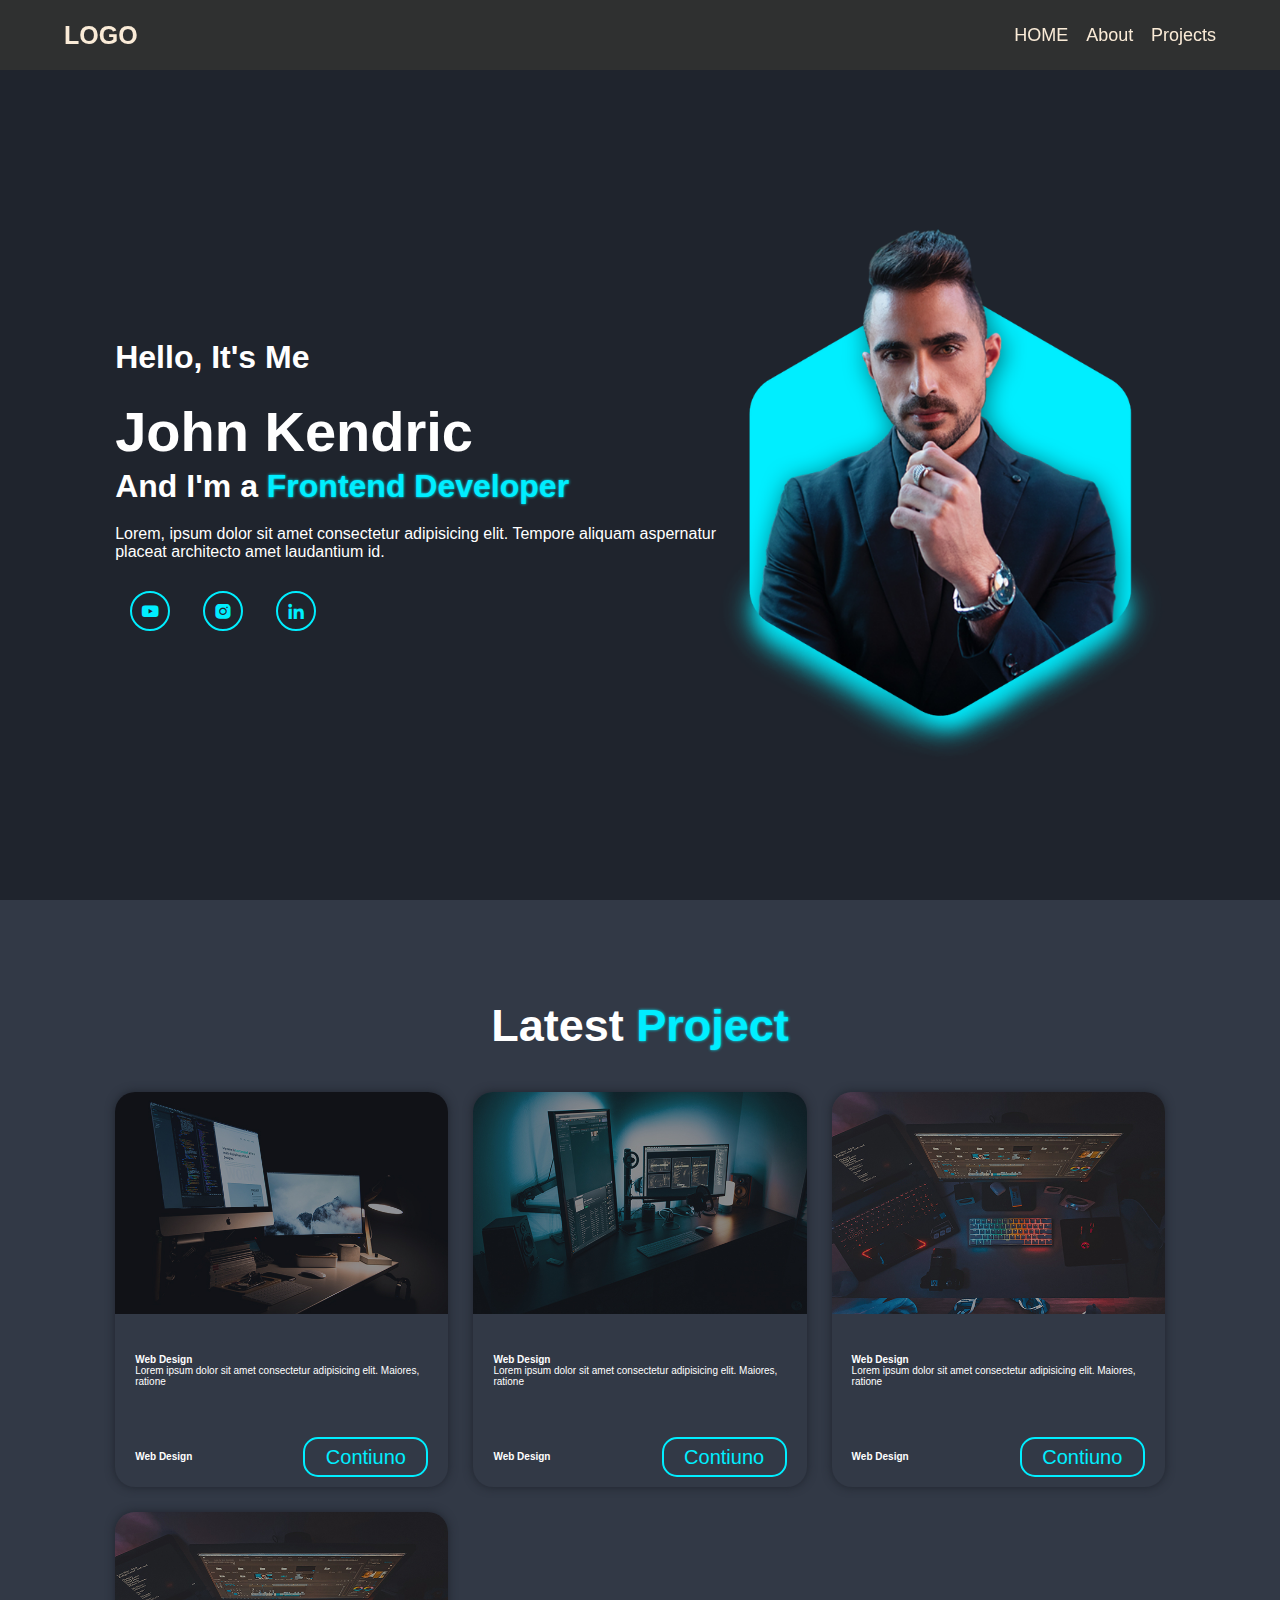
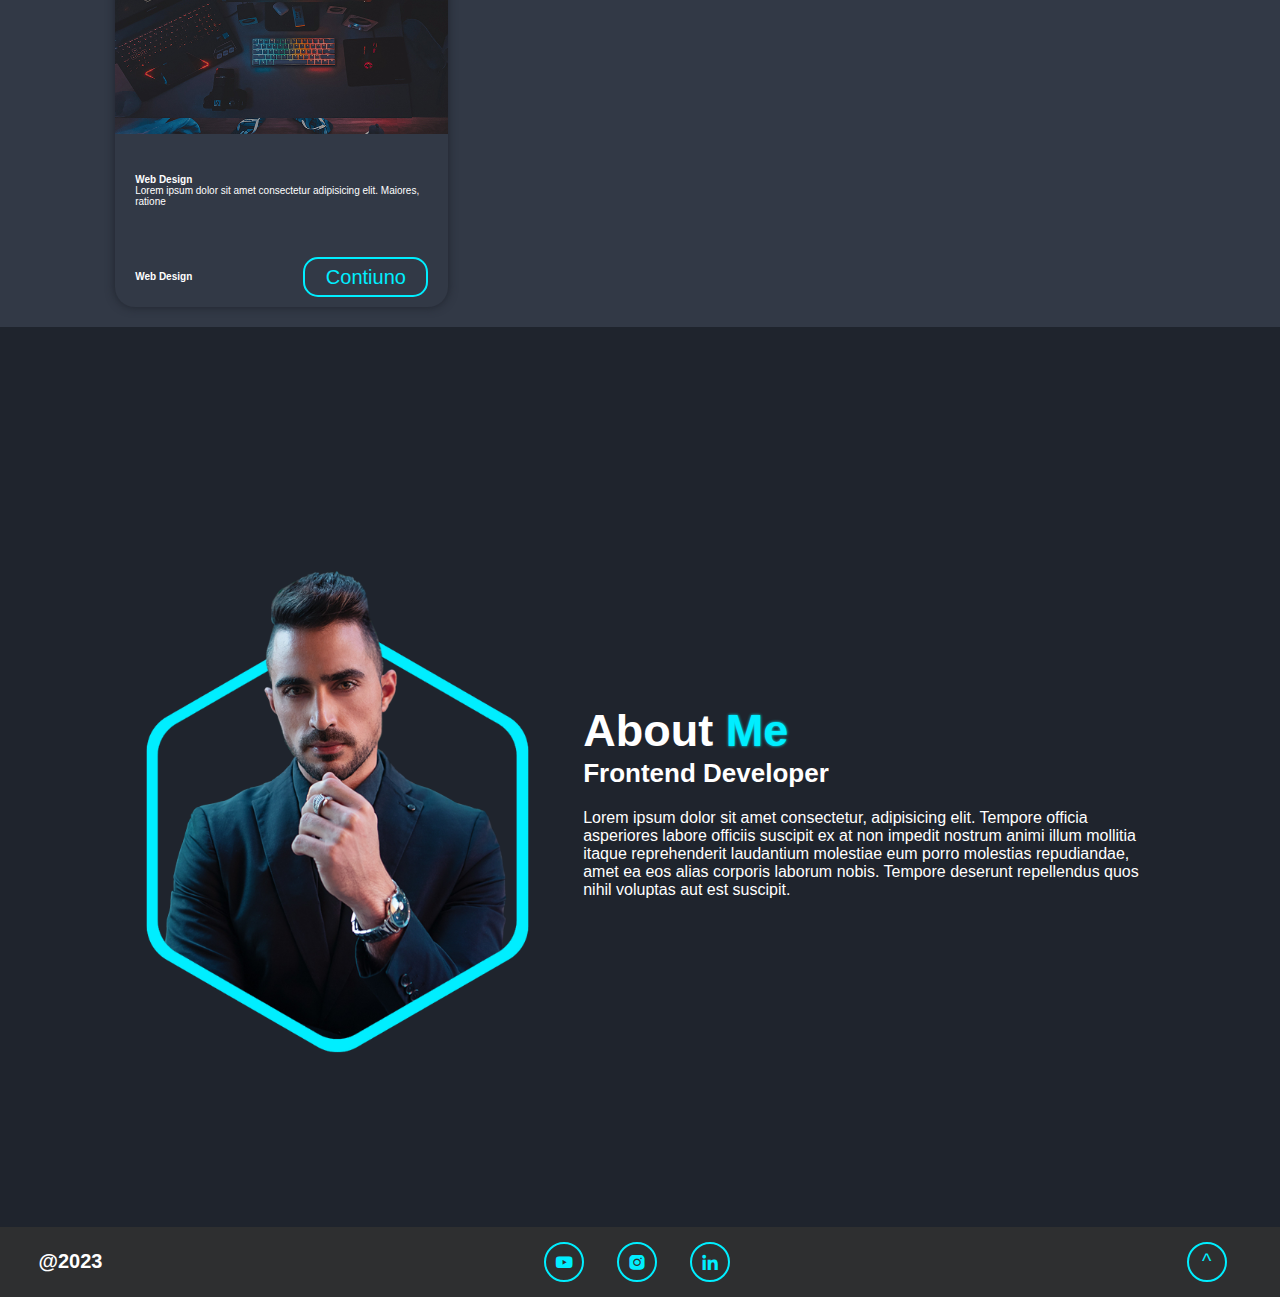
==== commit 02896fd2: "1" ====
--- a/index.html
+++ b/index.html
@@ -10,14 +10,13 @@
 <body>
     <header>
         <a href="index.html" >LOGO</a>
-
+        <a class="menu_icon" href="#"><img src="[data-uri]"/></a>
         <div class="navbar">
             <a href="index.html" >HOME</a>
             <a href="pages/about.html">About</a>
             <a href="pages/projects.html">Projects</a>
         </div>
-        <a class="menu_icon" href="#"><img src="images/menu-regular-24(1).png" alt=""></a>
-       </header>
+    </header>
 
     <!-- home section design -->
     <section class="home" id="home">
--- a/styles/style.css
+++ b/styles/style.css
@@ -27,9 +27,8 @@
     left: 0;
     padding: 20px 5%;
     width: 100%;
-    overflow: hidden;
     height: 70px;
-    background-color: #303030e8;
+    background-color: #303030f8;
     display: flex;
     justify-content: space-between;
     align-items: center;
@@ -88,6 +87,7 @@
 }
 .home-content p{
     font-size: 1.6rem;
+    margin-bottom: 2rem;
 }
 .home_img img{
     width: 35vw;
@@ -103,7 +103,7 @@
     border-radius: 50%;
     font-size: 2rem;
     color: var(--main-color);
-    margin: 3rem 0.5rem 3rem;
+    margin: 1rem 1.5rem 1rem;
     transition: .5s;
 }
 .social-media a:hover{
@@ -228,8 +228,23 @@
     .header{
         padding: 2rem 3%;
     }
-    .navbar{
-        display: none;
+    section{
+        padding: 10rem 8% 2rem;
+    }
+    .navbar {
+        position: absolute;
+        top: 100%;
+        left: 0;
+        width: 100%;
+        padding: 1rem 5%;
+        background-color: #303030e8;
+        border-top: .1rem solid Orgba(0, 0, 0, .2);
+        box-shadow: 0 .5rem 1rem Orgba(0, 0, 0, .2);
+    }
+    .navbar a {
+        display: block;
+        font-size: 2rem;
+        margin: 3rem 0;
     }
     .menu_icon{
         display: inline;
@@ -238,6 +253,7 @@
     }
     .menu_icon img{
         width: 100%;
+        color: #fff;
         height: 100%;
     }
     .home{
@@ -246,6 +262,21 @@
         align-items: center;
         flex-direction: column;
         gap: 4rem;
+    }
+    .home-content h1{
+        font-size: 3.6rem;
+        font-weight: 700;
+        line-height: 1.3;
+    }
+    .home-content h3{
+        font-size: 2.7rem;
+        font-weight: 500;
+        margin-top: 1rem;
+        margin-bottom: 2rem;
+    }
+    span{
+        color: var(--main-color);
+        text-shadow: 0 0 0.3rem var(--main-color);
     }
     .home_img img{
         width: 75vw;
@@ -287,5 +318,8 @@
         gap:5rem;
         background: var(--bg-color);
     }
+    .about-img img{
+        width: 75vw;
+    }
     
 }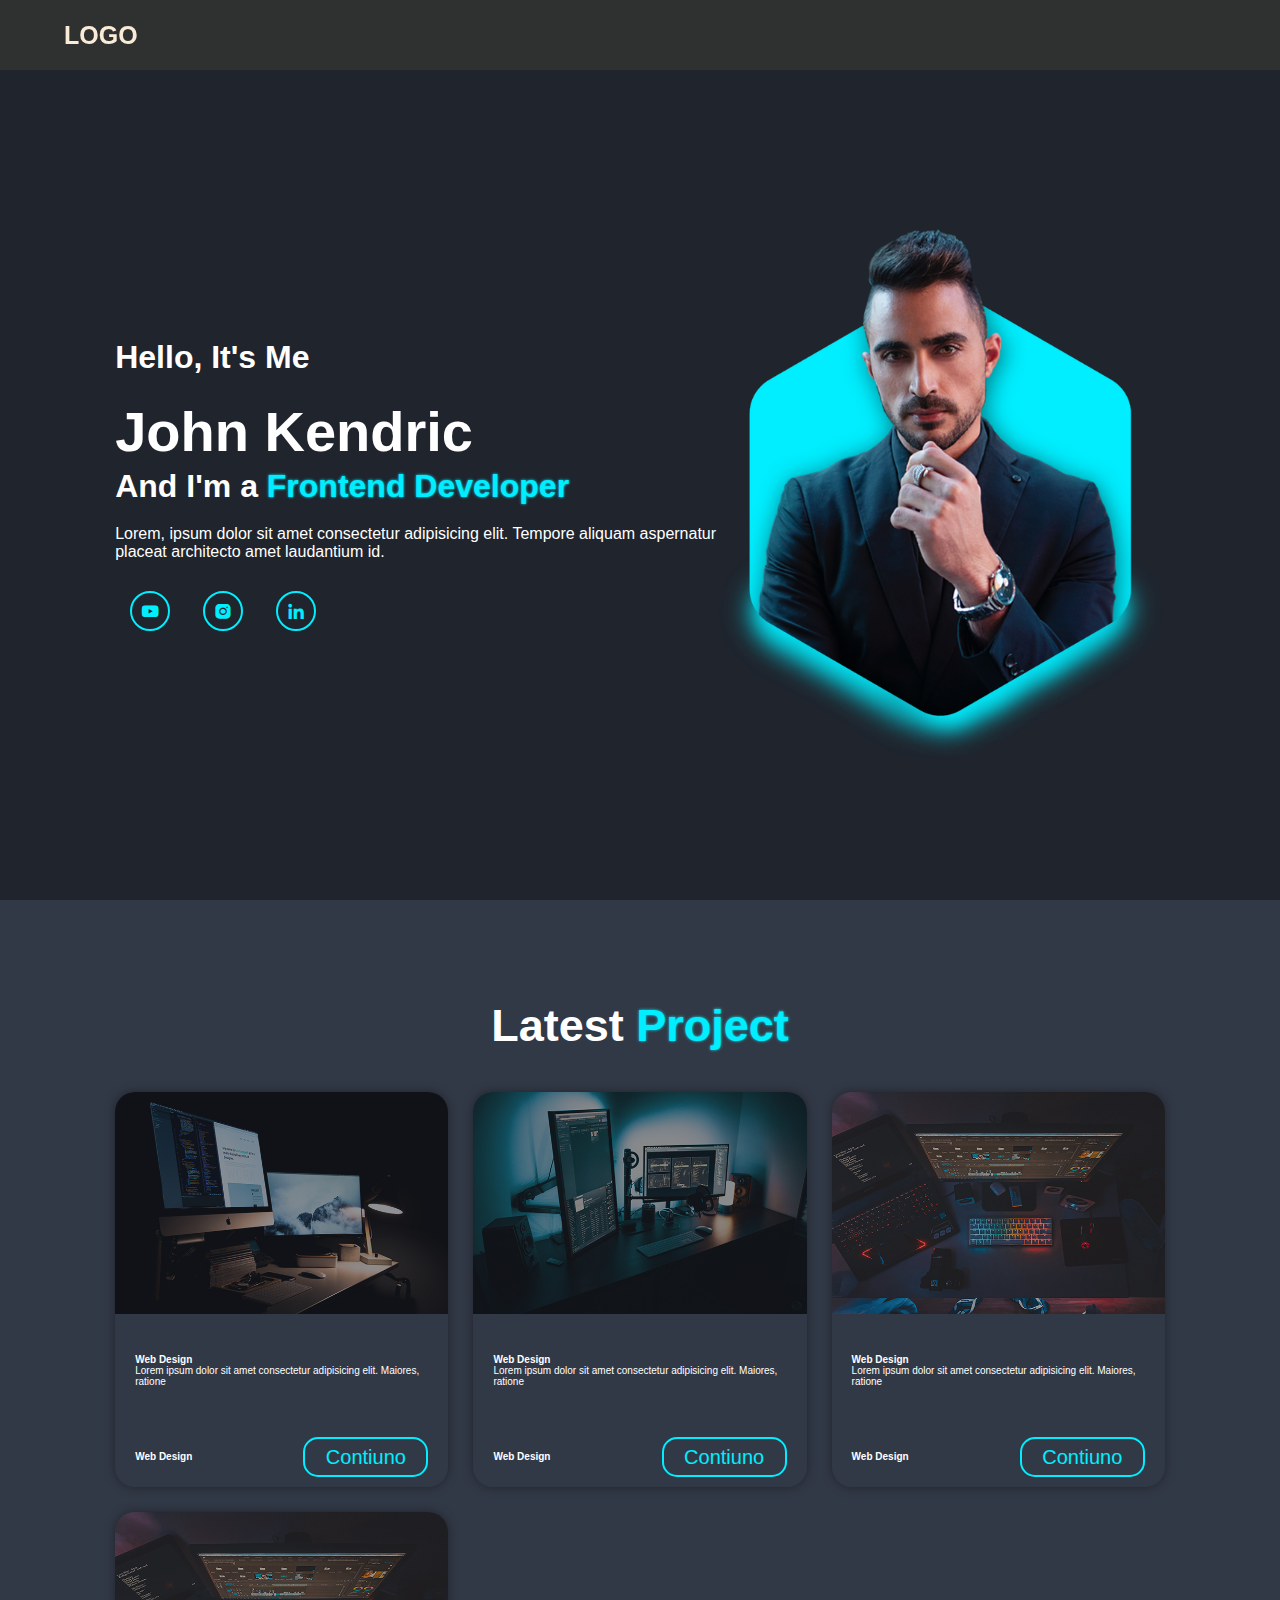
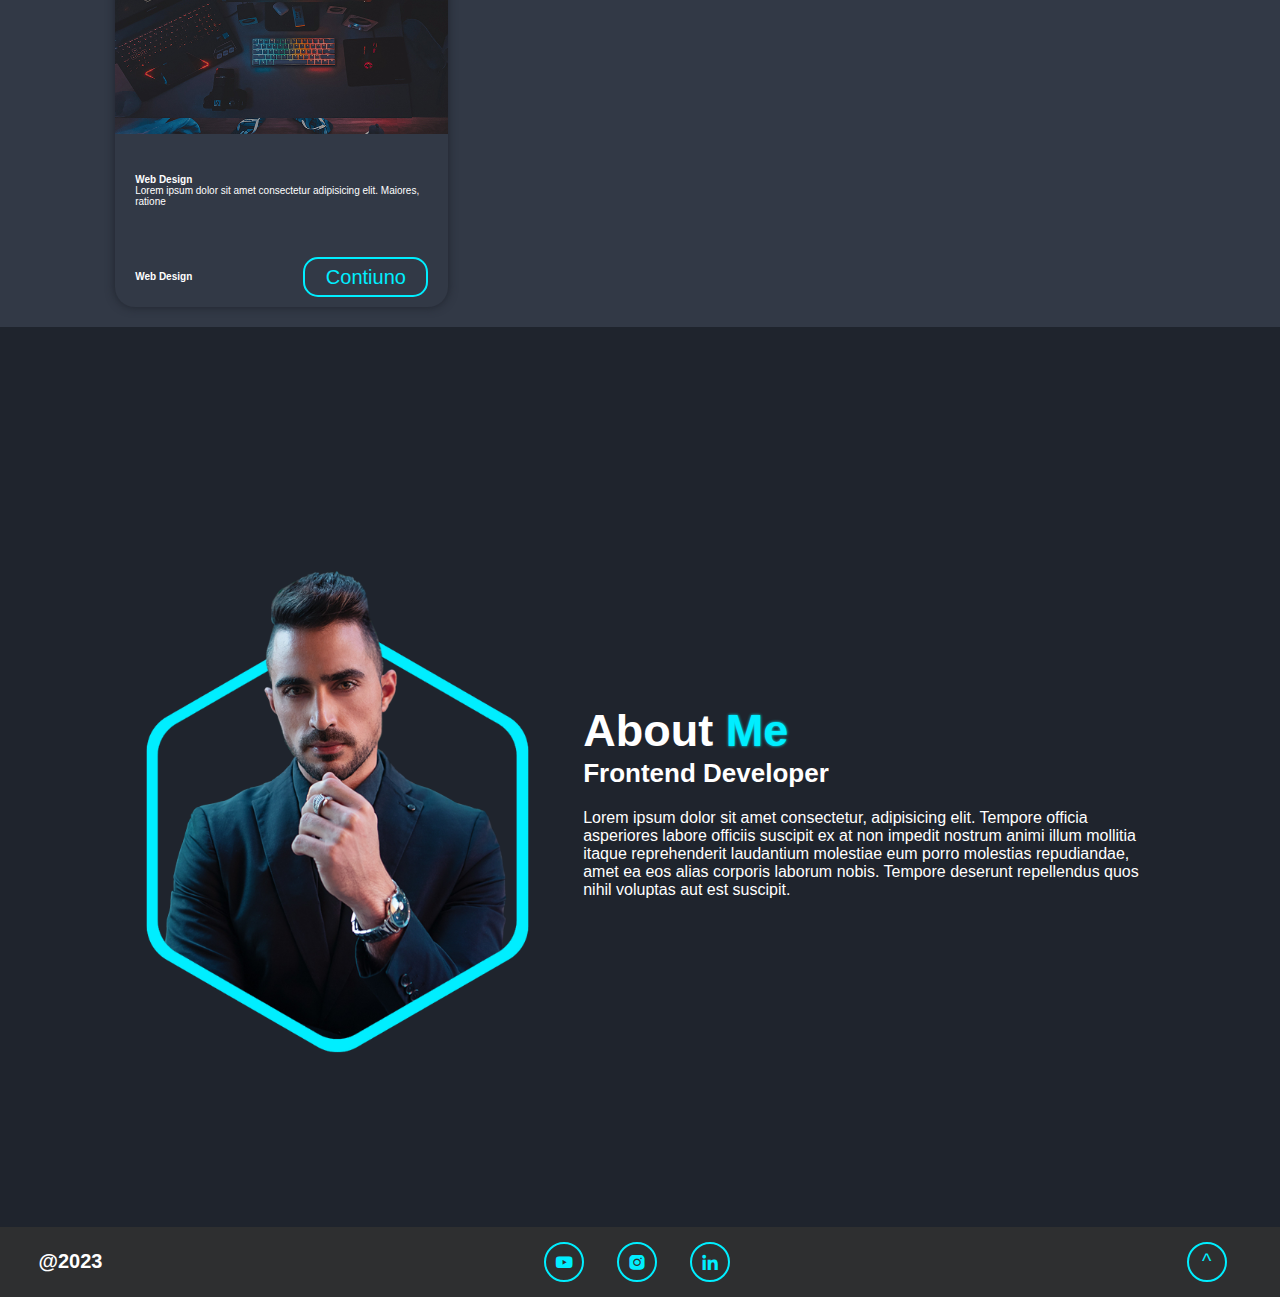
==== commit 40097966: "1" ====
--- a/index.html
+++ b/index.html
@@ -10,8 +10,8 @@
 <body>
     <header>
         <a href="index.html" >LOGO</a>
-        <a class="menu_icon" href="#"><img src="[data-uri]"/></a>
-        <div class="navbar">
+        <a class="menu_icon" id="menu_icon"><i class='bx bx-menu' ></i></a>
+        <div class="navbar" id="navbar">
             <a href="index.html" >HOME</a>
             <a href="pages/about.html">About</a>
             <a href="pages/projects.html">Projects</a>
@@ -125,5 +125,6 @@
         </div>
         <a href="#home">^</a>
     </footer>
+    <script src="js/script.js"></script>
 </body>
 </html>--- a/styles/style.css
+++ b/styles/style.css
@@ -231,7 +231,8 @@
     section{
         padding: 10rem 8% 2rem;
     }
-    .navbar {
+    
+    .navbar{
         position: absolute;
         top: 100%;
         left: 0;
@@ -241,20 +242,14 @@
         border-top: .1rem solid Orgba(0, 0, 0, .2);
         box-shadow: 0 .5rem 1rem Orgba(0, 0, 0, .2);
     }
-    .navbar a {
+    .navbar a{
         display: block;
         font-size: 2rem;
         margin: 3rem 0;
     }
     .menu_icon{
         display: inline;
-        width: 50px;
-        height: 50px;
-    }
-    .menu_icon img{
-        width: 100%;
-        color: #fff;
-        height: 100%;
+        font-size: 50px;
     }
     .home{
         display:flex;
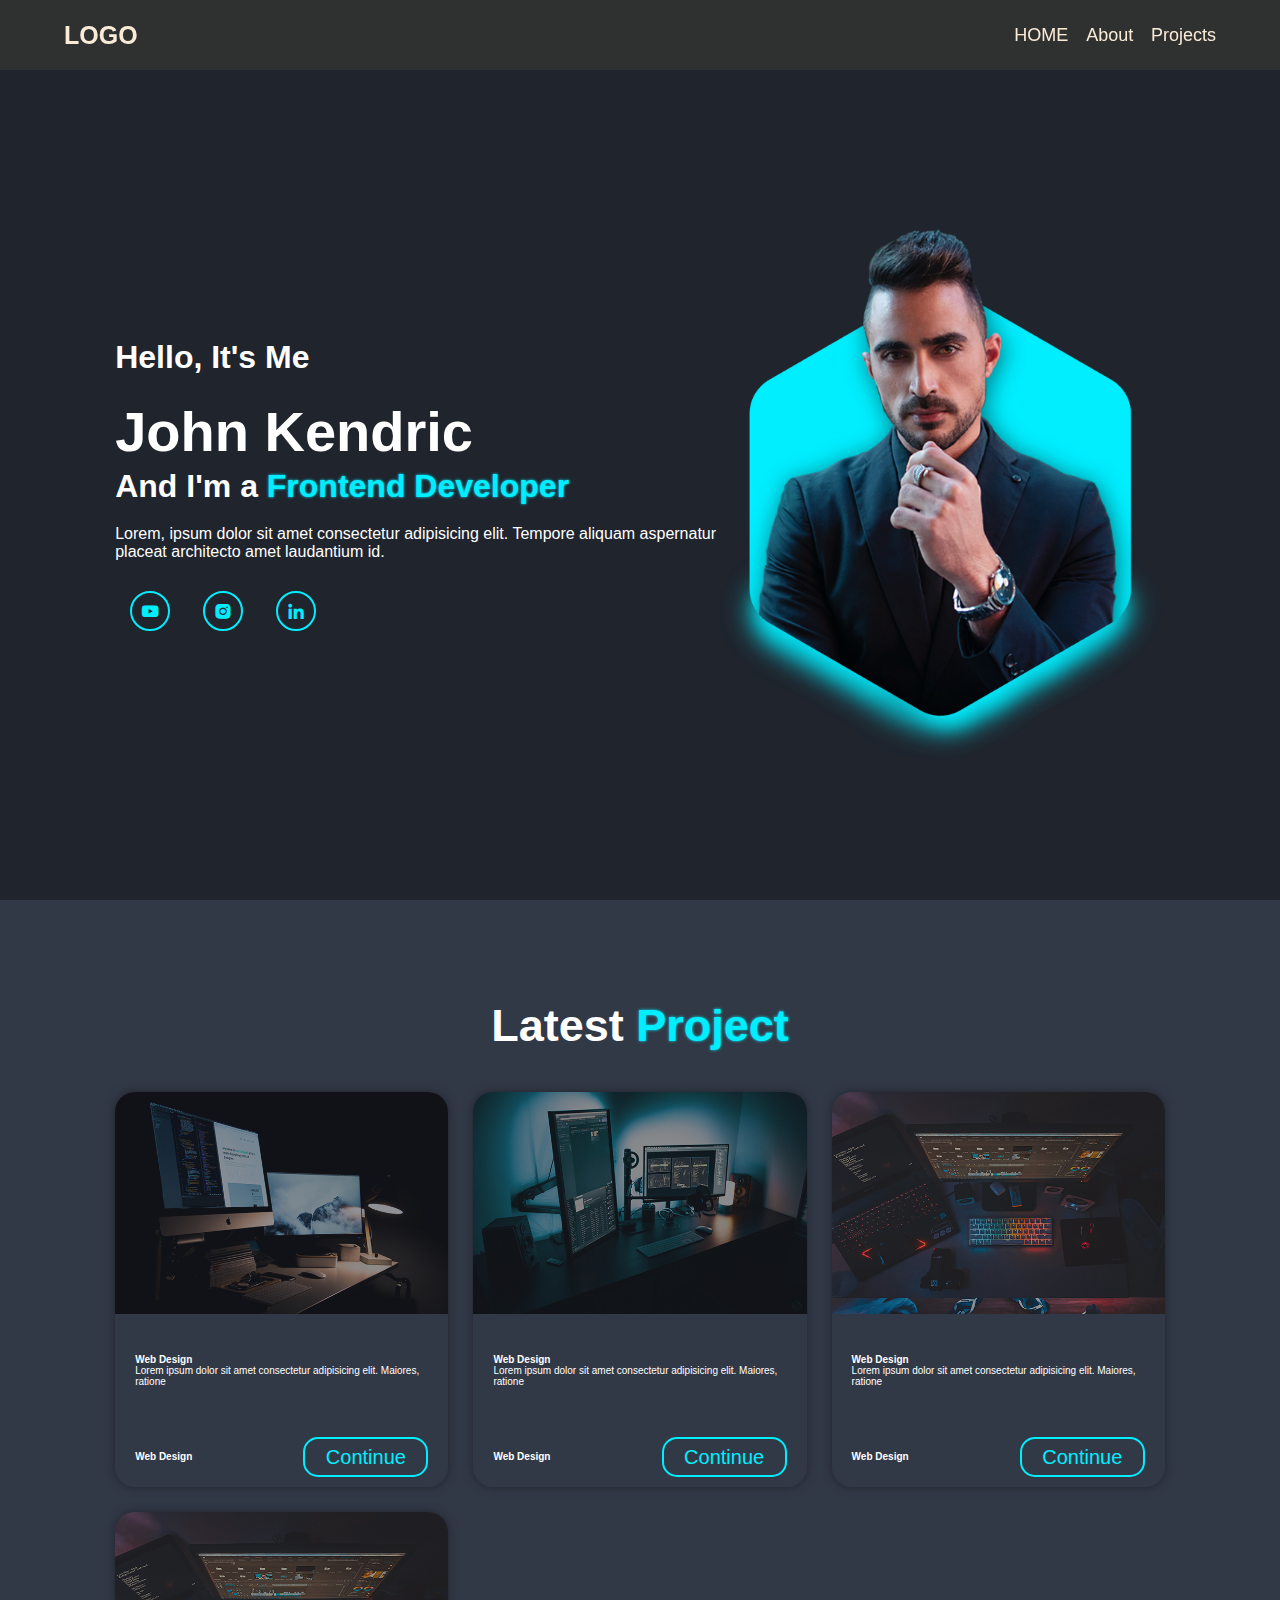
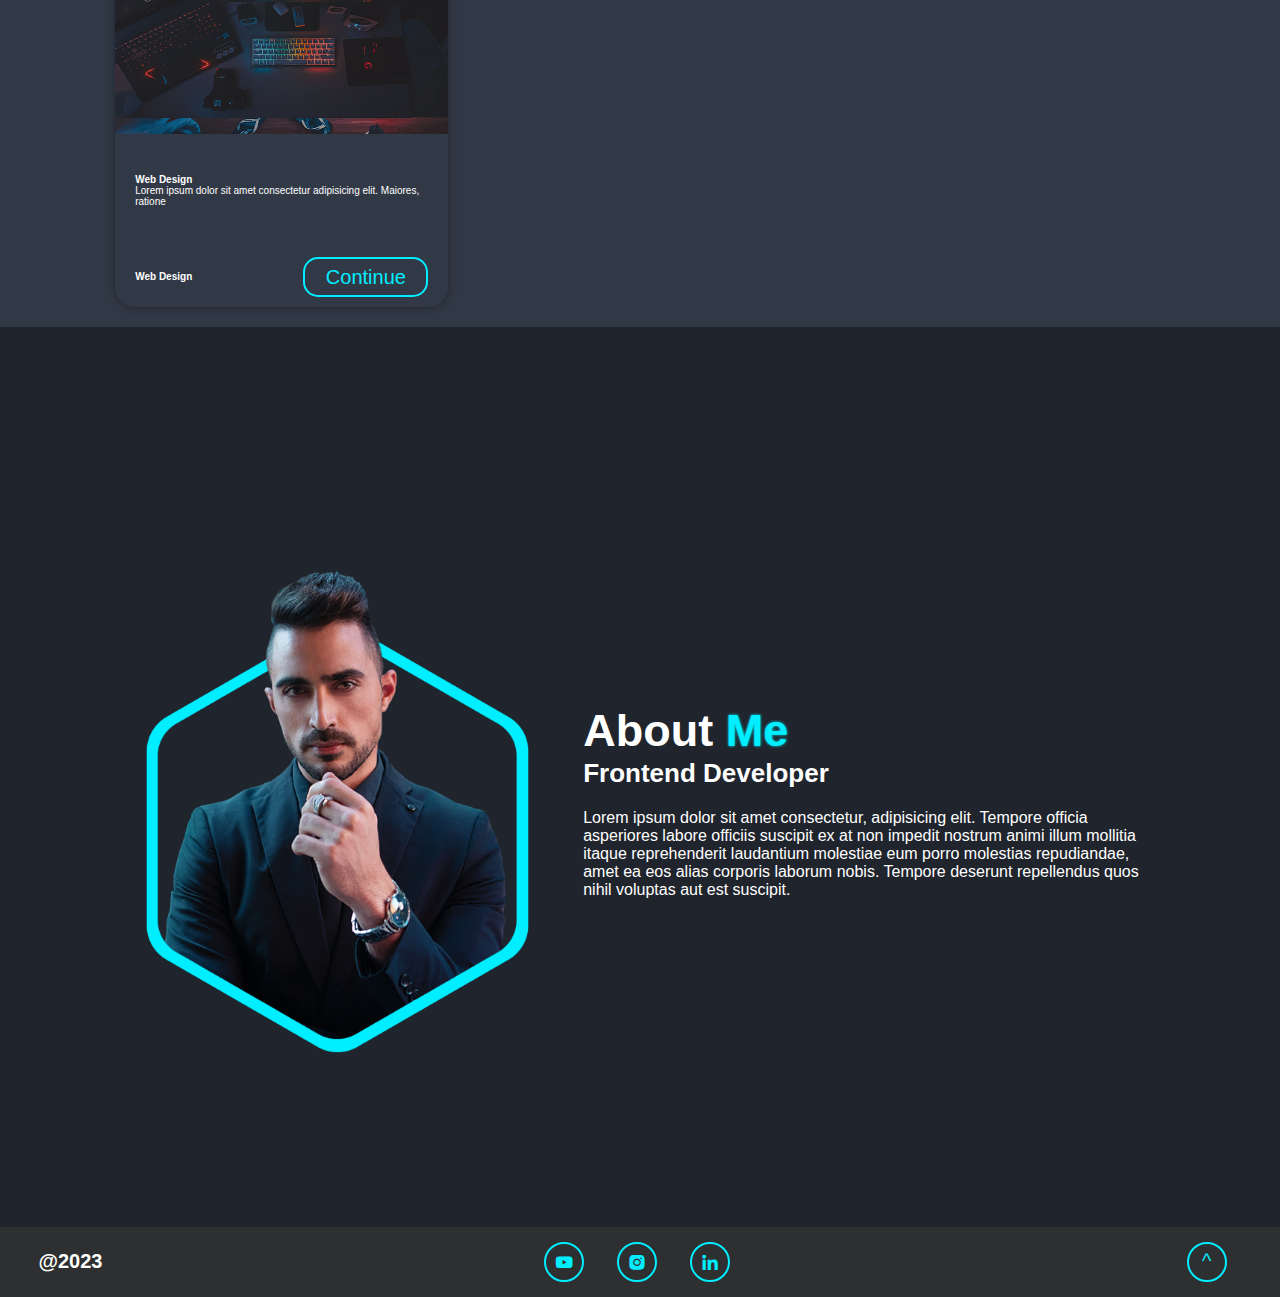
==== commit eaaae3d5: "." ====
--- a/index.html
+++ b/index.html
@@ -28,9 +28,9 @@
             aspernatur placeat
             architecto amet laudantium id.</p>
             <div class="social-media">
-                <a href="#"><i class='bx bxl-youtube' ></i></a>
-                <a href="#"><i class='bx bxl-instagram-alt' ></i></a>
-                <a href="#"><i class='bx bxl-linkedin' ></i></a>
+                <a href="https://youtube.com/@Darth_Sezer" target="_blank"><i class='bx bxl-youtube' ></i></a>
+                <a href="https://www.instagram.com/caeser.sezer/" target="_blank"><i class='bx bxl-instagram-alt' ></i></a>
+                <a href="https://www.linkedin.com/in/ahmet-sezer-k%C3%B6m%C3%BCrc%C3%BC-5b133b234" target="_blank"><i class='bx bxl-linkedin' ></i></a>
             </div>
         </div>
         <div class="home_img">
@@ -52,7 +52,7 @@
                 </div>
                 <div class="portfolio-date">
                     <h4>Web Design</h4>
-                    <a href="#"> Contiuno</a>
+                    <a href="#"> Continue</a>
                 </div>
             </div>
 
@@ -65,7 +65,7 @@
                 </div>
                 <div class="portfolio-date">
                     <h4>Web Design</h4>
-                    <a href="#"> Contiuno</a>
+                    <a href="#"> Continue</a>
                 </div>
             </div>
 
@@ -77,7 +77,7 @@
                 </div>
                 <div class="portfolio-date">
                     <h4>Web Design</h4>
-                    <a href="#"> Contiuno</a>
+                    <a href="#"> Continue</a>
                 </div>
             </div>
 
@@ -89,7 +89,7 @@
                 </div>
                 <div class="portfolio-date">
                     <h4>Web Design</h4>
-                    <a href="#"> Contiuno</a>
+                    <a href="#"> Continue</a>
                 </div>
             </div>
             
@@ -119,11 +119,11 @@
     <footer>
         <h1>@2023</h1>
         <div class="social-media">
-            <a href="#"><i class='bx bxl-youtube' ></i></a>
-            <a href="#"><i class='bx bxl-instagram-alt' ></i></a>
-            <a href="#"><i class='bx bxl-linkedin' ></i></a>
+            <a href="https://youtube.com/@Darth_Sezer" target="_blank"><i class='bx bxl-youtube' ></i></a>
+            <a href="https://www.instagram.com/caeser.sezer/" target="_blank"><i class='bx bxl-instagram-alt' ></i></a>
+            <a href="https://www.linkedin.com/in/ahmet-sezer-k%C3%B6m%C3%BCrc%C3%BC-5b133b234" target="_blank"><i class='bx bxl-linkedin' ></i></a>
         </div>
-        <a href="#home">^</a>
+        <a href="#">^</a>
     </footer>
     <script src="js/script.js"></script>
 </body>
--- a/styles/style.css
+++ b/styles/style.css
@@ -136,6 +136,72 @@
 .heading{
     text-align: center;
     font-size: 4.5rem;
+}
+.all_projects_section{
+    background: var(--bg-color-color);
+}
+.all_projects_section h2{
+    margin-bottom: 10rem;
+}
+.all_projects_section{
+    padding: 20rem 10% 2rem ;
+    display: flex;
+    flex-direction: column;
+    align-items: center;
+}
+.all_projects_container{
+    align-items: center;
+    justify-content: center;
+}
+.all_projects_box{
+    position: relative;
+    border-radius: 2rem;
+    box-shadow:0 0 1rem var(--bg-second-color);
+    display: flex;
+    flex-direction: column;
+    overflow: hidden;
+    gap: 2rem;
+}
+.all_projects_box:hover .all_projects_content{
+    transform: translateY(0);
+}
+.all_projects_content{
+    position: absolute;
+    bottom: 0;
+    left: 0;
+    display: flex;
+    flex-direction: column;
+    gap: 4rem;
+    color: var(--bg-color);
+    font-size: 5rem;
+    justify-content: center;
+    align-items: center;
+    width: 100%;
+    height: 100%;
+    background: linear-gradient(rgba(0,0,0, .2),var(--main-color));
+    transform: translateY(100%);
+    transition: .5s;
+}
+.all_projects_content a{
+    display:inline-flex;
+    justify-content: center;
+    align-items: center;
+    width: 7rem;
+    height: 7rem;
+    background-color: aliceblue;
+    border-radius: 50%;
+    font-size: 4rem;
+    color: var(--bg-color);
+    margin: 1rem 1.5rem 1rem;
+    transition: .5s;
+}
+.see_all_projects{
+    display:none;
+}
+.all_projects_content a:hover{
+    background: var(--bg-second-color);
+    color:antiquewhite ;
+    box-shadow: 0rem 0 1rem var(--bg-color);
 }
 .portfolio{
     background: var(--bg-second-color);
@@ -279,6 +345,47 @@
     .heading{
         text-align: center;
         font-size: 2.5rem;
+    }
+    .all_projects_box{
+        position: relative;
+        border-radius: 2rem;
+        box-shadow:0 0 1rem var(--bg-second-color);
+        display: flex;
+        flex-direction: column;
+        overflow: hidden;
+        gap: 2rem;
+    }
+    .all_projects_box img{
+        height: auto;
+        width: 100%;
+    }
+    .all_projects_box .all_projects_content{
+        display: none;
+    }
+    .see_all_projects{
+        width: 100%;
+        height: 6rem;display: flex;
+        align-items: center;
+        padding: 0 2rem;
+        justify-content: space-between;
+        
+    }
+    .see_all_projects a{
+        width: 125px;
+        height: 40px;
+        background: transparent;
+        border: .2rem solid var(--main-color);
+        color: var(--main-color);
+        padding: 7px;
+        border-radius: 15px;
+        text-align: center;
+        font-size: 2rem;
+        transition: .5s;
+    }
+    .see_all_projects a:hover{
+        background: var(--main-color);
+        color: var(--bg-second-color) ;
+        box-shadow: 0rem 0 1rem var(--main-color);
     }
     .portfolio-container{
         display:flex;
@@ -305,6 +412,7 @@
         color: var(--bg-second-color) ;
         box-shadow: 0rem 0 1rem var(--main-color);
     }
+    
     .about{
         display: flex;
         justify-content: center;
